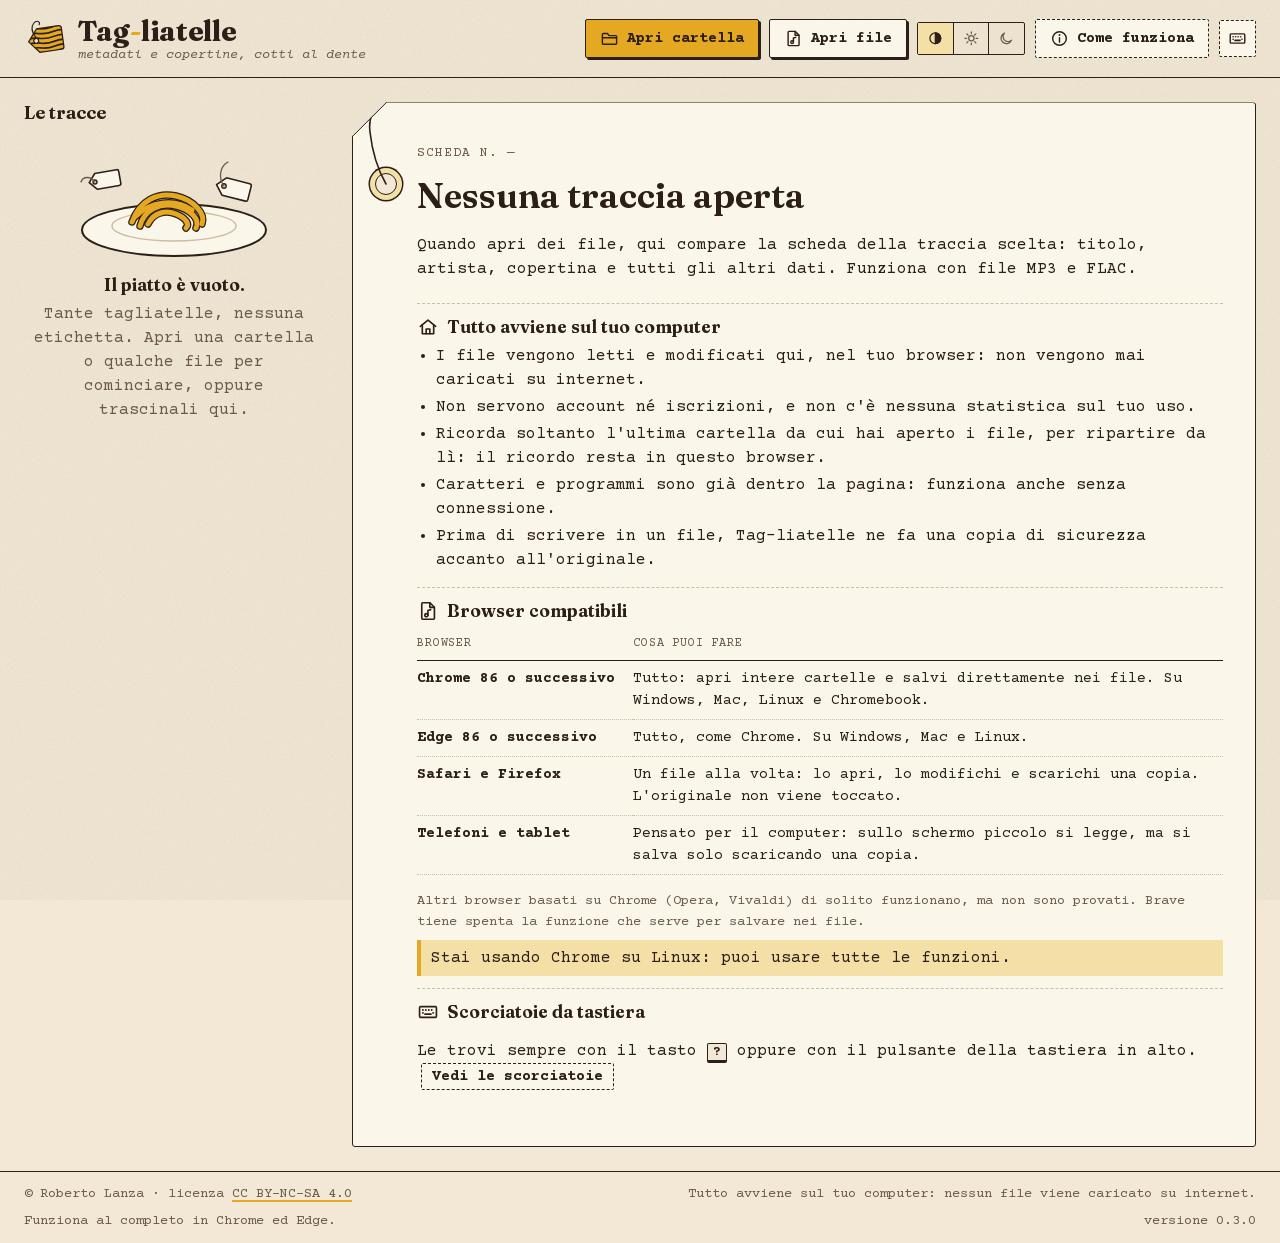
==== index.html @ 93d2d37c "Blocco 3: modifica del gruppo Base e salvataggio sicuro - campi Base modificabili, segno dei campi c" ====
<!doctype html>
<html lang="it">
<head>
<meta charset="utf-8">
<meta name="viewport" content="width=device-width, initial-scale=1">
<title>Tag-liatelle</title>
<meta name="description" content="Metadati e copertine per i tuoi file audio MP3 e FLAC, nel browser e senza inviare niente a nessuno.">
<meta name="author" content="Roberto Lanza">
<meta name="color-scheme" content="light dark">
<!-- Il tema scelto si applica subito, prima di disegnare la pagina, per evitare il lampo di colore sbagliato -->
<script>
  try { var t = localStorage.getItem("tagliatelle.tema"); if (t === "chiaro" || t === "scuro") document.documentElement.dataset.tema = t; } catch (e) {}
  try { if (localStorage.getItem("tagliatelle.movimento") === "no") document.documentElement.dataset.movimento = "no"; } catch (e) {}
</script>
<link rel="stylesheet" href="css/stile.css">
<link rel="icon" type="image/svg+xml" href="logo/favicon.svg">
<link rel="icon" type="image/png" sizes="32x32" href="logo/icone/favicon-32.png">
<link rel="apple-touch-icon" href="logo/icone/apple-touch-icon-180.png">
</head>
<body>

<!-- =====================================================================
     Icone disegnate a mano: tutte su griglia 24×24, tratto 1,8, estremità
     arrotondate. Si usano con <svg class="icona"><use href="#i-nome"/></svg>
     ===================================================================== -->
<svg width="0" height="0" style="position:absolute" aria-hidden="true" focusable="false">
  <defs>
    <symbol id="i-cartella" viewBox="0 0 24 24"><path d="M3 7.5V18a1.2 1.2 0 0 0 1.2 1.2h15.6A1.2 1.2 0 0 0 21 18V9.6a1.2 1.2 0 0 0-1.2-1.2H11.4L9.3 5.6H4.2A1.2 1.2 0 0 0 3 6.8z"/><path d="M3.4 11h17.2"/></symbol>
    <symbol id="i-file" viewBox="0 0 24 24"><path d="M6.2 3h7.9L19 7.9V20a1 1 0 0 1-1 1H6.2a1 1 0 0 1-1-1V4a1 1 0 0 1 1-1z"/><path d="M14 3.2V8h4.8"/><circle cx="10.2" cy="16.6" r="1.7"/><path d="M11.9 16.6v-5.2l3-.9"/></symbol>
    <symbol id="i-sole" viewBox="0 0 24 24"><circle cx="12" cy="12" r="3.8"/><path d="M12 2.8v2.4M12 18.8v2.4M2.8 12h2.4M18.8 12h2.4M5.5 5.5l1.7 1.7M16.8 16.8l1.7 1.7M5.5 18.5l1.7-1.7M16.8 7.2l1.7-1.7"/></symbol>
    <symbol id="i-luna" viewBox="0 0 24 24"><path d="M19.6 14.6A7.9 7.9 0 1 1 9.4 4.4a6.3 6.3 0 0 0 10.2 10.2z"/></symbol>
    <symbol id="i-auto" viewBox="0 0 24 24"><circle cx="12" cy="12" r="7.8"/><path d="M12 4.2a7.8 7.8 0 0 1 0 15.6z" fill="currentColor"/></symbol>
    <symbol id="i-avviso" viewBox="0 0 24 24"><path d="M12 3.6 21.2 19.6H2.8z"/><path d="M12 9.6v4.4"/><path d="M12 16.9v.1" stroke-width="2.4"/></symbol>
    <symbol id="i-tastiera" viewBox="0 0 24 24"><rect x="2.8" y="6.2" width="18.4" height="11.6" rx="1.2"/><path d="M6.4 9.8h.1M9.6 9.8h.1M12.8 9.8h.1M16 9.8h.1M6.4 13h.1M17.6 13h.1M8.8 14.4h6.4" stroke-width="2"/></symbol>
    <symbol id="i-su" viewBox="0 0 24 24"><path d="M12 19V5.4M6.4 11 12 5.4 17.6 11"/></symbol>
    <symbol id="i-giu" viewBox="0 0 24 24"><path d="M12 5v13.6M6.4 13 12 18.6 17.6 13"/></symbol>
    <symbol id="i-chiudi" viewBox="0 0 24 24"><path d="M6.2 6.2l11.6 11.6M17.8 6.2 6.2 17.8"/></symbol>
    <symbol id="i-timbro" viewBox="0 0 24 24"><path d="M9.6 3.6h4.8l-.8 6h4.6a1 1 0 0 1 1 .8l.8 3.8H4l.8-3.8a1 1 0 0 1 1-.8h4.6z"/><path d="M5 17.4h14M7 20.4h10"/></symbol>
    <symbol id="i-info" viewBox="0 0 24 24"><circle cx="12" cy="12" r="8.6"/><path d="M12 11v5.6"/><path d="M12 7.6v.1" stroke-width="2.4"/></symbol>
    <symbol id="i-casa" viewBox="0 0 24 24"><path d="M3.6 11.2 12 4.4l8.4 6.8"/><path d="M5.8 9.6v9.8h12.4V9.6"/><path d="M10 19.4v-5.2h4v5.2"/></symbol>
    <symbol id="i-occhio-esempio" viewBox="0 0 24 24"><path d="M4.4 4.4h10.2l5 5V19.6H4.4z"/><path d="M8 10h6M8 13.4h8M8 16.8h5"/></symbol>
  </defs>
</svg>

<a class="salta" href="#scheda">Vai alla scheda</a>

<header class="testata">
  <a class="marchio" href="#" aria-label="Tag-liatelle, pagina iniziale">
    <!-- il simbolo del logo (stessi tracciati di logo/tag-liatelle-simbolo.svg), con i colori del tema -->
    <svg viewBox="0 0 100 100" aria-hidden="true">
      <defs><clipPath id="taglio-marchio"><path d="M32 24H82Q88 24 88 30V72Q88 78 82 78H32L10 51ZM22 51a5.5 5.5 0 1 0 11 0a5.5 5.5 0 1 0-11 0Z" clip-rule="evenodd"/></clipPath></defs>
      <g transform="rotate(-8 50 50)">
        <path d="M32 24H82Q88 24 88 30V72Q88 78 82 78H32L10 51ZM22 51a5.5 5.5 0 1 0 11 0a5.5 5.5 0 1 0-11 0Z" fill="var(--inchiostro)" fill-rule="evenodd"/>
        <g clip-path="url(#taglio-marchio)" fill="none" stroke="var(--uovo)" stroke-width="7" stroke-linecap="round">
          <path d="M4 30Q20 26 36 30T68 30T100 30"/><path d="M4 41Q20 37 36 41T68 41T100 41"/><path d="M4 52Q20 48 36 52T68 52T100 52"/><path d="M4 63Q20 59 36 63T68 63T100 63"/><path d="M4 74Q20 70 36 74T68 74T100 74"/>
        </g>
        <path d="M32 24H82Q88 24 88 30V72Q88 78 82 78H32L10 51Z" fill="none" stroke="var(--inchiostro)" stroke-width="2.8" stroke-linejoin="round"/>
        <path d="M22 51a5.5 5.5 0 1 0 11 0a5.5 5.5 0 1 0-11 0Z" fill="none" stroke="var(--inchiostro)" stroke-width="2.6"/>
      </g>
      <path d="M26.6 46.2C19 36 15 23 22.4 13.6C28 6.8 38 9.6 34.4 17.6" fill="none" stroke="var(--inchiostro)" stroke-width="2.6" stroke-linecap="round"/>
    </svg>
    <span>
      <h1>Tag<span class="trattino">-</span>liatelle</h1>
      <span class="motto">metadati e copertine, cotti al dente</span>
    </span>
  </a>

  <div class="azioni">
    <button class="bottone principale" id="apri-cartella" type="button">
      <svg class="icona" aria-hidden="true"><use href="#i-cartella"/></svg>Apri cartella
    </button>
    <button class="bottone" id="apri-file" type="button">
      <svg class="icona" aria-hidden="true"><use href="#i-file"/></svg>Apri file
    </button>
    <div class="tema" role="group" aria-label="Tema dei colori">
      <button type="button" data-tema="auto" aria-pressed="true" title="Tema automatico (come il computer)"><svg class="icona" aria-hidden="true"><use href="#i-auto"/></svg><span class="solo-lettori">Automatico</span></button>
      <button type="button" data-tema="chiaro" aria-pressed="false" title="Tema chiaro"><svg class="icona" aria-hidden="true"><use href="#i-sole"/></svg><span class="solo-lettori">Chiaro</span></button>
      <button type="button" data-tema="scuro" aria-pressed="false" title="Tema scuro"><svg class="icona" aria-hidden="true"><use href="#i-luna"/></svg><span class="solo-lettori">Scuro</span></button>
    </div>
    <button class="bottone leggero" id="apri-info" type="button">
      <svg class="icona" aria-hidden="true"><use href="#i-info"/></svg><span class="testo-lungo">Come funziona</span>
    </button>
    <button class="bottone leggero bottone-icona" id="apri-scorciatoie" type="button" title="Scorciatoie da tastiera (?)" aria-label="Scorciatoie da tastiera">
      <svg class="icona" aria-hidden="true"><use href="#i-tastiera"/></svg>
    </button>
  </div>
</header>

<!-- Avviso sul browser: lo riempie js/supporto.js solo se serve -->
<div class="avviso" id="avviso-browser" role="status" hidden>
  <svg class="icona" aria-hidden="true"><use href="#i-avviso"/></svg>
  <div id="avviso-testo"></div>
</div>

<main class="banco">
  <!-- La pila di schede (elenco delle tracce) -->
  <section class="pila" aria-labelledby="titolo-pila">
    <h2 id="titolo-pila">Le tracce <small id="conteggio"></small></h2>
    <div id="pila-contenuto"></div>
  </section>

  <!-- La scheda grande -->
  <section class="scheda" id="scheda" tabindex="-1" aria-label="Scheda della traccia">
    <span class="foro" aria-hidden="true"></span>
    <svg class="laccetto" viewBox="0 0 60 90" aria-hidden="true"><path d="M33 81c-8-14-14-34-16-52C15 14 22 2 30 0" fill="none" stroke="currentColor" stroke-width="1.6" stroke-linecap="round"/></svg>
    <div id="scheda-contenuto"></div>
  </section>
</main>

<footer class="piede">
  <span>© Roberto Lanza · licenza <a href="https://creativecommons.org/licenses/by-nc-sa/4.0/deed.it" rel="license noopener" target="_blank">CC BY-NC-SA 4.0</a></span>
  <span>Tutto avviene sul tuo computer: nessun file viene caricato su internet.</span>
  <span>Funziona al completo in Chrome ed Edge.</span>
  <span>versione <span id="versione">0.3.0</span></span>
</footer>

<!-- Finestrella delle scorciatoie -->
<dialog id="scorciatoie" aria-labelledby="titolo-scorciatoie" class="largo">
  <h2 id="titolo-scorciatoie">Scorciatoie da tastiera</h2>
  <table class="tasti">
    <thead><tr><th scope="col">Cosa fa</th><th scope="col" id="col-mac">Mac</th><th scope="col" id="col-pc">Windows e Linux</th></tr></thead>
    <tbody id="righe-tasti"></tbody>
  </table>
  <p>
    <label><input type="checkbox" id="animazioni"> Animazioni attive</label><br>
    <small id="nota-animazioni"></small>
  </p>
  <form method="dialog"><button class="bottone" type="submit">Chiudi</button></form>
</dialog>

<!-- Finestrella "Come funziona": il contenuto lo scrive js/app.js -->
<dialog id="info" aria-labelledby="titolo-info" class="largo">
  <h2 id="titolo-info">Come funziona Tag-liatelle</h2>
  <div id="info-contenuto"></div>
  <form method="dialog"><button class="bottone" type="submit">Chiudi</button></form>
</dialog>

<!-- Anteprima delle modifiche: si scrive solo dopo la conferma -->
<dialog id="anteprima" aria-labelledby="titolo-anteprima" class="largo">
  <h2 id="titolo-anteprima">Prima di scrivere: ecco cosa cambia</h2>
  <div id="anteprima-corpo"></div>
  <p class="bottoni-dialogo">
    <button class="bottone" type="button" id="anteprima-annulla" onclick="this.closest('dialog').close()">Annulla</button>
    <button class="bottone principale" type="button" id="anteprima-conferma">Scrivi nel file</button>
  </p>
</dialog>

<!-- Conferma per le azioni delicate -->
<dialog id="conferma" aria-labelledby="conferma-titolo">
  <h2 id="conferma-titolo"></h2>
  <p id="conferma-testo"></p>
  <p class="bottoni-dialogo">
    <button class="bottone" type="button" id="conferma-no">Annulla</button>
    <button class="bottone principale" type="button" id="conferma-si">Conferma</button>
  </p>
</dialog>

<div class="messaggio" id="messaggio" role="status" aria-live="polite" hidden></div>

<script src="js/binario.js"></script>
<script src="js/campi.js"></script>
<script src="js/id3.js"></script>
<script src="js/id3-scrittura.js"></script>
<script src="js/supporto.js"></script>
<script src="js/apertura.js"></script>
<script src="js/salvataggio.js"></script>
<script src="js/app.js"></script>
</body>
</html>
---- css/stile.css ----
/* ==========================================================================
   Tag-liatelle · foglio di stile
   Idea guida: il cartellino di collezione (museo di scienze + bottega).
   Colori: carta, inchiostro, UN accento giallo "pasta all'uovo",
   e il rosso timbro SOLO per il timbro e per gli avvisi.
   ========================================================================== */

/* ---------- Caratteri (incorporati, licenza OFL: vedi font/) ---------- */
@font-face { font-family: "Fraunces"; src: url("../font/fraunces-variabile.woff2") format("woff2"); font-weight: 400 800; font-style: normal; font-display: swap; }
@font-face { font-family: "Courier Prime"; src: url("../font/courier-prime-400.woff2") format("woff2"); font-weight: 400; font-style: normal; font-display: swap; }
@font-face { font-family: "Courier Prime"; src: url("../font/courier-prime-700.woff2") format("woff2"); font-weight: 700; font-style: normal; font-display: swap; }
@font-face { font-family: "Courier Prime"; src: url("../font/courier-prime-400-corsivo.woff2") format("woff2"); font-weight: 400; font-style: italic; font-display: swap; }

/* ---------- Tavolozza: tema chiaro ---------- */
:root {
  --carta:            #F2E8D5;  /* il tavolo di lavoro */
  --cartellino:       #FBF6EA;  /* la scheda */
  --cartellino-ombra: #E6D9C0;  /* le schede sotto la pila */
  --inchiostro:       #2B1F17;  /* testo e linee */
  --inchiostro-tenue: #6B5A4B;  /* etichette e note (contrasto ≥ 6:1 sul cartellino) */
  --riga:             #CDBDA3;  /* righe tratteggiate dei campi */
  --uovo:             #E5A823;  /* l'unico accento */
  --uovo-tenue:       #F4DFA6;  /* accento chiaro, solo per sfondi */
  --timbro:           #B3362B;  /* rosso timbro: conferme e avvisi */
  --fondo-foro:       var(--carta);
  --grana: 0.05;                 /* intensità della texture di carta */

  --f-titoli: "Fraunces", Georgia, "Times New Roman", serif;
  --f-dati:   "Courier Prime", "Courier New", Courier, monospace;

  --durata: 160ms;
  color-scheme: light;
}

/* ---------- Tavolozza: tema scuro ("carta da inventario" scura) ---------- */
@media (prefers-color-scheme: dark) {
  :root:not([data-tema="chiaro"]) {
    --carta:            #241D17;
    --cartellino:       #33291F;
    --cartellino-ombra: #2B231B;
    --inchiostro:       #EFE4CF;
    --inchiostro-tenue: #BFAE95;
    --riga:             #5E4F3F;
    --uovo:             #EDBA45;
    --uovo-tenue:       #5A4520;
    --timbro:           #E36A55;
    --grana: 0.07;
    color-scheme: dark;
  }
}
:root[data-tema="scuro"] {
  --carta:            #241D17;
  --cartellino:       #33291F;
  --cartellino-ombra: #2B231B;
  --inchiostro:       #EFE4CF;
  --inchiostro-tenue: #BFAE95;
  --riga:             #5E4F3F;
  --uovo:             #EDBA45;
  --uovo-tenue:       #5A4520;
  --timbro:           #E36A55;
  --grana: 0.07;
  color-scheme: dark;
}

/* ---------- Base ---------- */
*, *::before, *::after { box-sizing: border-box; }
html { -webkit-text-size-adjust: 100%; }
body {
  margin: 0;
  min-height: 100vh;
  background-color: var(--carta);
  color: var(--inchiostro);
  font: 16px/1.5 var(--f-dati);
  display: flex; flex-direction: column;
}
/* texture di carta molto leggera, disegnata con un filtro SVG (nessun file esterno) */
body::before {
  content: ""; position: fixed; inset: 0; pointer-events: none; z-index: 0;
  opacity: var(--grana);
  background-image: url("data:image/svg+xml,%3Csvg xmlns='http://www.w3.org/2000/svg' width='220' height='220'%3E%3Cfilter id='g'%3E%3CfeTurbulence type='fractalNoise' baseFrequency='.9' numOctaves='3' stitchTiles='stitch'/%3E%3CfeColorMatrix values='0 0 0 0 0 0 0 0 0 0 0 0 0 0 0 0 0 0 .9 0'/%3E%3C/filter%3E%3Crect width='100%25' height='100%25' filter='url(%23g)'/%3E%3C/svg%3E");
}
body > * { position: relative; z-index: 1; }

h1, h2, h3 { font-family: var(--f-titoli); font-weight: 650; line-height: 1.15; margin: 0; }
a { color: inherit; text-decoration-color: var(--uovo); text-decoration-thickness: 2px; text-underline-offset: 3px; }
a:hover { text-decoration-color: currentColor; }
.icona { width: 1.25em; height: 1.25em; flex: none; fill: none; stroke: currentColor; stroke-width: 1.8; stroke-linecap: round; stroke-linejoin: round; }
.solo-lettori { position: absolute !important; width: 1px; height: 1px; overflow: hidden; clip: rect(0 0 0 0); white-space: nowrap; }

/* focus sempre ben visibile, anche da tastiera */
:focus-visible { outline: 3px solid var(--uovo); outline-offset: 2px; }
.salta { position: absolute; left: 8px; top: -60px; background: var(--inchiostro); color: var(--cartellino); padding: 8px 12px; z-index: 10; }
.salta:focus { top: 8px; }

/* ---------- Pulsanti ---------- */
.bottone {
  display: inline-flex; align-items: center; gap: 8px;
  font: 700 0.95rem/1 var(--f-dati);
  color: var(--inchiostro); background: var(--cartellino);
  border: 1.5px solid var(--inchiostro);
  border-radius: 2px;
  padding: 9px 14px;
  cursor: pointer;
  box-shadow: 2px 2px 0 var(--inchiostro);           /* ombra netta, come un cartoncino */
  transition: transform var(--durata), box-shadow var(--durata);
}
.bottone:hover { transform: translate(-1px, -1px); box-shadow: 3px 3px 0 var(--inchiostro); }
.bottone:active { transform: translate(2px, 2px); box-shadow: 0 0 0 var(--inchiostro); }
.bottone[disabled] { opacity: .5; cursor: not-allowed; transform: none; box-shadow: 2px 2px 0 var(--inchiostro); }
.bottone.principale { background: var(--uovo); color: #2B1F17; }
.bottone.leggero { box-shadow: none; border-style: dashed; }
.bottone.leggero:hover { transform: none; border-style: solid; }
.bottone-icona { padding: 8px; }

/* ---------- Intestazione ---------- */
.testata {
  display: flex; align-items: center; gap: 16px; flex-wrap: wrap;
  padding: 14px 24px;
  border-bottom: 1.5px solid var(--inchiostro);
}
.marchio { display: flex; align-items: center; gap: 10px; margin-right: auto; text-decoration: none; }
.marchio svg { width: 44px; height: 44px; }
.marchio h1 { font-size: 1.8rem; font-weight: 720; letter-spacing: -0.01em; }
.marchio h1 .trattino { color: var(--uovo); }
.marchio .motto { display: block; font: italic 0.85rem/1.2 var(--f-dati); color: var(--inchiostro-tenue); }
.azioni { display: flex; gap: 10px; flex-wrap: wrap; align-items: center; }

/* selettore del tema: tre posizioni */
.tema { display: inline-flex; border: 1.5px solid var(--inchiostro); border-radius: 2px; }
.tema button {
  background: none; border: 0; color: var(--inchiostro-tenue); padding: 7px 9px; cursor: pointer; display: inline-flex;
}
.tema button + button { border-left: 1.5px solid var(--inchiostro); }
.tema button[aria-pressed="true"] { background: var(--uovo-tenue); color: var(--inchiostro); }

/* ---------- Avviso del browser ---------- */
.avviso {
  margin: 16px 24px 0;
  border: 1.5px solid var(--timbro);
  border-left-width: 6px;
  background: var(--cartellino);
  padding: 12px 16px;
  display: flex; gap: 12px; align-items: flex-start;
}
.avviso .icona { color: var(--timbro); margin-top: 2px; }
.avviso strong { color: var(--timbro); }
.avviso p { margin: 0 0 4px; }
.avviso[hidden] { display: none; }

/* ---------- Banco di lavoro: pila a sinistra, scheda al centro ---------- */
.banco {
  flex: 1;
  display: grid;
  grid-template-columns: minmax(240px, 300px) 1fr;
  gap: 28px;
  padding: 24px;
  max-width: 1280px; width: 100%; margin: 0 auto;
}

/* ---------- La pila di schede ---------- */
.pila h2 { font-size: 1.15rem; margin-bottom: 4px; display: flex; justify-content: space-between; align-items: baseline; }
.pila h2 small { font: 0.85rem var(--f-dati); color: var(--inchiostro-tenue); }
.elenco { list-style: none; margin: 12px 0 0; padding: 0; }
.elenco li + li { margin-top: -4px; }      /* le schede si sovrappongono un poco, come una pila */
.voce {
  display: grid; grid-template-columns: 2.2em 1fr auto; gap: 4px 8px; align-items: baseline;
  width: 100%; text-align: left;
  font: inherit; color: inherit;
  background: var(--cartellino);
  border: 1.5px solid var(--inchiostro);
  border-radius: 2px 2px 2px 10px;
  padding: 9px 10px 9px 6px;
  cursor: pointer;
  position: relative;
}
.voce:hover { background: var(--uovo-tenue); }
.voce[aria-current="true"] { box-shadow: inset 6px 0 0 var(--uovo); padding-left: 12px; z-index: 1; }
.voce .numero { font-weight: 700; text-align: right; color: var(--inchiostro-tenue); }
.voce .titolo { font-weight: 700; overflow: hidden; text-overflow: ellipsis; white-space: nowrap; }
.voce .formato { font-size: 0.75rem; border: 1px solid currentColor; padding: 0 4px; color: var(--inchiostro-tenue); }
.voce .artista { grid-column: 2 / 4; font-size: 0.85rem; color: var(--inchiostro-tenue); overflow: hidden; text-overflow: ellipsis; white-space: nowrap; }

/* stato vuoto: il piatto di tagliatelle senza etichette */
.vuoto { text-align: center; padding: 18px 8px; color: var(--inchiostro-tenue); }
.vuoto > svg { width: 200px; max-width: 80%; height: auto; display: block; margin: 0 auto 8px; }
.vuoto p { margin: 0 0 6px; }
.vuoto .grande { font: 650 1.1rem/1.3 var(--f-titoli); color: var(--inchiostro); }

/* ---------- La scheda grande ---------- */
.scheda {
  position: relative;
  background: var(--cartellino);
  border: 1.5px solid var(--inchiostro);
  /* angolo in alto a sinistra tagliato, come un cartellino; gli altri quasi vivi */
  clip-path: polygon(34px 0, 100% 0, 100% 100%, 0 100%, 0 34px);
  border-radius: 0 3px 3px 3px;
  padding: 28px 32px 32px 64px;
  min-height: 420px;
}
/* il bordo dell'angolo tagliato */
.scheda::before {
  content: ""; position: absolute; left: -1px; top: -1px; width: 50px; height: 50px;
  background: linear-gradient(135deg, transparent 23px, var(--inchiostro) 23px, var(--inchiostro) 25px, transparent 25px);
}
/* il foro con il rinforzo */
.foro {
  position: absolute; left: 22px; top: 70px;
  width: 22px; height: 22px; border-radius: 50%;
  background: var(--fondo-foro);
  border: 1.5px solid var(--inchiostro);
  box-shadow: 0 0 0 5px var(--uovo-tenue), 0 0 0 6.5px var(--inchiostro);
}
.laccetto { position: absolute; left: 0; top: 0; width: 60px; height: 90px; pointer-events: none; color: var(--inchiostro); }

.scheda-testa { display: flex; gap: 24px; align-items: flex-start; justify-content: space-between; }
.scheda-testa .chi { min-width: 0; }
.scheda .inventario { font-size: 0.8rem; letter-spacing: .08em; text-transform: uppercase; color: var(--inchiostro-tenue); }
.scheda h2 { font-size: clamp(1.5rem, 3vw, 2.2rem); margin: 4px 0 2px; overflow-wrap: anywhere; }
.scheda .nome-file { font-size: 0.85rem; color: var(--inchiostro-tenue); overflow-wrap: anywhere; }

/* la copertina incollata come una fotografia */
.foto {
  flex: none; width: 150px; aspect-ratio: 1;
  background: var(--cartellino-ombra);
  border: 6px solid #FFFDF7;
  outline: 1px solid var(--riga);
  transform: rotate(2.5deg);
  position: relative;
  display: grid; place-items: center;
  color: var(--inchiostro-tenue); font-size: 0.8rem; text-align: center;
  background-image: repeating-linear-gradient(45deg, transparent 0 7px, var(--riga) 7px 8px);
}
:root[data-tema="scuro"] .foto { border-color: #4A3E31; }
@media (prefers-color-scheme: dark) { :root:not([data-tema="chiaro"]) .foto { border-color: #4A3E31; } }
.foto img { width: 100%; height: 100%; object-fit: cover; display: block; }
.foto span { background: var(--cartellino); padding: 2px 6px; }
/* due strisce di nastro adesivo (opache, niente vetro) */
.foto::before, .foto::after {
  content: ""; position: absolute; width: 56px; height: 18px; background: var(--uovo-tenue);
  border: 1px solid var(--riga); opacity: .95;
}
.foto::before { top: -12px; left: -16px; transform: rotate(-32deg); }
.foto::after  { bottom: -10px; right: -18px; transform: rotate(-28deg); }

/* gruppi di campi */
.gruppo { margin-top: 22px; border-top: 1.5px dashed var(--riga); padding-top: 12px; }
.gruppo > summary, .gruppo > h3 {
  font: 650 1.1rem/1.2 var(--f-titoli);
  cursor: pointer; list-style: none;
  display: flex; align-items: center; gap: 8px;
}
.gruppo > h3 { cursor: default; }
.gruppo > summary::-webkit-details-marker { display: none; }
.gruppo > summary::before {
  content: "+"; font: 700 1rem/1 var(--f-dati);
  width: 20px; height: 20px; display: inline-grid; place-items: center;
  border: 1.5px solid var(--inchiostro);
}
.gruppo[open] > summary::before { content: "−"; background: var(--uovo-tenue); }
.gruppo summary small, .gruppo h3 small { font: 0.8rem var(--f-dati); color: var(--inchiostro-tenue); }

.campi { display: grid; grid-template-columns: repeat(12, 1fr); gap: 12px 18px; margin-top: 12px; }
.campo { grid-column: span 6; display: flex; flex-direction: column; min-width: 0; }
.campo.largo { grid-column: span 12; }
.campo.stretto { grid-column: span 4; }
.campo.quarto { grid-column: span 3; }
.campo label, .campo .etichetta {
  font-size: 0.75rem; letter-spacing: .07em; text-transform: uppercase; color: var(--inchiostro-tenue);
}
.campo input, .campo textarea, .campo select {
  font: 1rem/1.4 var(--f-dati); color: var(--inchiostro);
  background: transparent;
  border: 0; border-bottom: 1.5px dotted var(--inchiostro-tenue);
  border-radius: 0;
  padding: 4px 2px;
  width: 100%;
}
.campo textarea { resize: vertical; min-height: 4.2em; border: 1.5px dotted var(--inchiostro-tenue); }
.campo input:focus, .campo textarea:focus { outline: none; border-bottom: 2px solid var(--uovo); background: var(--uovo-tenue); }
.campo input[readonly] { cursor: default; }
.coppia { display: flex; align-items: baseline; gap: 6px; }
.coppia input { width: 4ch; flex: 1; text-align: center; }
.coppia span { color: var(--inchiostro-tenue); }

.nota-esempio {
  margin-top: 26px; padding: 10px 12px; font-size: 0.9rem;
  border: 1.5px dashed var(--inchiostro-tenue); color: var(--inchiostro-tenue);
}

/* ---------- Il timbro ---------- */
.timbro {
  position: absolute; right: 250px; top: 150px; z-index: 2;
  font: 800 1.5rem/1 var(--f-titoli); letter-spacing: .12em; text-transform: uppercase;
  color: var(--timbro);
  border: 3px double var(--timbro);
  padding: 8px 14px 6px;
  border-radius: 4px;
  transform: rotate(-9deg);
  opacity: .88;
  mix-blend-mode: multiply;
  pointer-events: none;
}
:root[data-tema="scuro"] .timbro { mix-blend-mode: normal; }
@media (prefers-color-scheme: dark) { :root:not([data-tema="chiaro"]) .timbro { mix-blend-mode: normal; } }
.timbro small { display: block; font: 700 0.65rem/1.2 var(--f-dati); letter-spacing: .05em; margin-top: 3px; text-align: center; }
.timbro[hidden] { display: none; }
.timbro.impresso { animation: imprimi 260ms cubic-bezier(.2,.9,.3,1.3) both; }
@keyframes imprimi {
  0%   { transform: rotate(-9deg) scale(1.8); opacity: 0; }
  70%  { transform: rotate(-9deg) scale(.96); opacity: .95; }
  100% { transform: rotate(-9deg) scale(1);   opacity: .88; }
}

/* ---------- Finestrella delle scorciatoie ---------- */
dialog {
  border: 1.5px solid var(--inchiostro); border-radius: 2px;
  background: var(--cartellino); color: var(--inchiostro);
  padding: 20px 24px; max-width: min(460px, calc(100vw - 32px));
  box-shadow: 4px 4px 0 var(--inchiostro);
}
dialog::backdrop { background: rgba(43, 31, 23, .35); }
dialog h2 { font-size: 1.3rem; margin-bottom: 10px; }
dialog.largo { max-width: min(760px, calc(100vw - 32px)); }
.tasti, .compatibili { border-collapse: collapse; width: 100%; margin: 0 0 16px; font-size: 0.92rem; }
.tasti th, .tasti td, .compatibili th, .compatibili td {
  text-align: left; vertical-align: top; padding: 7px 10px 7px 0; border-bottom: 1.5px dotted var(--riga);
}
.tasti thead th, .compatibili thead th {
  font-size: 0.75rem; letter-spacing: .07em; text-transform: uppercase; color: var(--inchiostro-tenue); font-weight: 400;
  border-bottom: 1.5px solid var(--inchiostro);
}
.tasti tbody th, .compatibili tbody th { font-weight: 700; }
.tasti td { white-space: nowrap; }
.tasti td.tuo { background: var(--uovo-tenue); padding-left: 8px; }
.tasti thead small { text-transform: none; letter-spacing: 0; }

/* "Come funziona" */
.info { margin-top: 22px; display: grid; gap: 4px; }
.info-blocco { border-top: 1.5px dashed var(--riga); padding-top: 12px; margin-bottom: 8px; }
.info-blocco h3 { font-size: 1.1rem; display: flex; align-items: center; gap: 8px; margin-bottom: 6px; }
.info-blocco ul { margin: 0; padding-left: 1.2em; }
.info-blocco li { margin-bottom: 3px; }
.info-blocco .bottone { margin-left: 4px; padding: 5px 10px; }
.nota-piccola { font-size: 0.85rem; color: var(--inchiostro-tenue); margin: 0 0 8px; }
.giudizio { margin: 0; padding: 6px 10px; border-left: 4px solid var(--uovo); background: var(--uovo-tenue); }
.giudizio.attenzione { border-left-color: var(--timbro); background: transparent; border: 1.5px solid var(--timbro); border-left-width: 4px; }
kbd {
  font: 700 0.85rem var(--f-dati); border: 1.5px solid var(--inchiostro); border-bottom-width: 3px;
  padding: 0 5px; border-radius: 2px; background: var(--carta);
}

/* ---------- Messaggio breve (in basso) ---------- */
.messaggio {
  position: fixed; left: 50%; bottom: 20px; transform: translateX(-50%);
  background: var(--inchiostro); color: var(--cartellino);
  padding: 10px 16px; border-radius: 2px; max-width: calc(100vw - 32px);
  z-index: 20;
}
.messaggio[hidden] { display: none; }

/* ---------- Piede ---------- */
.piede {
  border-top: 1.5px solid var(--inchiostro);
  padding: 12px 24px; font-size: 0.85rem; color: var(--inchiostro-tenue);
  display: flex; flex-wrap: wrap; gap: 6px 18px; justify-content: space-between;
}

/* ---------- Schermi piccoli ---------- */
@media (max-width: 860px) {
  .banco { grid-template-columns: 1fr; padding: 16px; gap: 20px; }
  .testata { padding: 12px 16px; }
  .avviso { margin: 12px 16px 0; }
  .scheda { padding: 24px 18px 28px 50px; }
  .foro { left: 16px; }
  .foto { width: 104px; }
  .campo, .campo.stretto { grid-column: span 12; }
  .campo.quarto { grid-column: span 6; }
  .piede { padding: 12px 16px; }
}
@media (max-width: 520px) {
  .scheda-testa { flex-direction: column-reverse; }
  .marchio h1 { font-size: 1.5rem; }
  .azioni .testo-lungo { display: none; }
}

/* ---------- Meno movimento: rispetto la preferenza di sistema ---------- */
@media (prefers-reduced-motion: reduce) {
  *, *::before, *::after { animation: none !important; transition: none !important; }
}
:root[data-movimento="no"] *, :root[data-movimento="no"] *::before, :root[data-movimento="no"] *::after {
  animation: none !important; transition: none !important;
}

/* nella tabella dei browser il nome resta su una riga (sugli schermi larghi) */
@media (min-width: 700px) { .compatibili tbody th { white-space: nowrap; padding-right: 18px; } }

/* ==========================================================================
   Blocco 2: file veri nella pila e nella scheda
   ========================================================================== */
.voce.problema .artista { color: var(--timbro); }

/* copertina vera, con didascalia sotto come in un museo */
.copertina { margin: 0; flex: none; width: 170px; }
.copertina .foto { width: 100%; background-image: none; }
.copertina figcaption { font-size: 0.75rem; color: var(--inchiostro-tenue); margin-top: 14px; line-height: 1.35; }
.copertina figcaption + figcaption { margin-top: 4px; }

.avviso-scheda { margin: 18px 0 0; }
.avviso-scheda p { margin: 0 0 4px; }
.conservati { display: flex; gap: 8px; align-items: flex-start; margin-top: 22px; font-size: 0.9rem; color: var(--inchiostro-tenue); }
.conservati .icona { flex: none; margin-top: 1px; }
.personalizzati dl { display: grid; grid-template-columns: max-content 1fr; gap: 4px 14px; margin: 6px 0 0; }
.personalizzati dt { font-weight: 700; }
.personalizzati dd { margin: 0; border-bottom: 1.5px dotted var(--inchiostro-tenue); overflow-wrap: anywhere; }

/* mentre si trascinano file sulla pagina */
body.trascino::after {
  content: "Lascia qui i file o la cartella";
  position: fixed; inset: 12px; z-index: 30;
  display: grid; place-items: center;
  font: 650 1.6rem var(--f-titoli); color: var(--inchiostro);
  background: var(--uovo-tenue);
  border: 3px dashed var(--inchiostro);
  opacity: .96;
}
@media (max-width: 860px) { .copertina { width: 120px; } }
@media (max-width: 520px) { .copertina { width: 150px; } }

/* ==========================================================================
   Blocco 3: modifica e salvataggio
   ========================================================================== */
/* campo modificato e non ancora salvato: sottolineatura gialla e segno a margine */
.campo.cambiato label, .campo.cambiato .etichetta { color: var(--inchiostro); font-weight: 700; }
.campo.cambiato label::after, .campo.cambiato .etichetta::after { content: " · modificato"; font-weight: 400; text-transform: none; letter-spacing: 0; color: var(--inchiostro-tenue); }
.campo.cambiato input, .campo.cambiato textarea { border-bottom: 2px solid var(--uovo); }
.campo input:not([readonly]):hover { background: var(--uovo-tenue); }
.campo input[readonly], .campo textarea[readonly] { color: var(--inchiostro-tenue); }

/* nella pila: pallino per le schede con modifiche non salvate */
.voce.modificata .titolo::after { content: " ●"; color: var(--uovo); }

/* barra del salvataggio, sempre a portata di mano in fondo allo schermo */
.barra-salva {
  position: sticky; bottom: 0; z-index: 3;
  margin: 22px -32px -32px -64px; padding: 12px 32px 12px 64px;
  display: flex; flex-wrap: wrap; gap: 10px 16px; align-items: center; justify-content: space-between;
  background: var(--cartellino); border-top: 1.5px solid var(--inchiostro);
}
.barra-salva.attiva { background: var(--uovo-tenue); }
.barra-testo { font-weight: 700; }
.barra-bottoni { display: flex; gap: 10px; flex-wrap: wrap; }
@media (max-width: 860px) { .barra-salva { margin: 22px -18px -28px -50px; padding: 12px 18px 12px 50px; } }

/* anteprima: prima e dopo */
.confronto { border-collapse: collapse; width: 100%; margin: 10px 0 14px; font-size: 0.95rem; }
.confronto th, .confronto td { text-align: left; vertical-align: top; padding: 7px 10px 7px 0; border-bottom: 1.5px dotted var(--riga); overflow-wrap: anywhere; }
.confronto thead th { font-size: 0.75rem; letter-spacing: .07em; text-transform: uppercase; color: var(--inchiostro-tenue); font-weight: 400; border-bottom: 1.5px solid var(--inchiostro); }
.confronto td.dopo { font-weight: 700; }
.confronto .vuoto-cella { color: var(--inchiostro-tenue); font-style: italic; font-weight: 400; }
.note-salvataggio { margin: 0 0 12px; padding-left: 1.2em; font-size: 0.9rem; }
.note-salvataggio li { margin-bottom: 4px; }
.passi { list-style: none; padding: 0; margin: 0 0 12px; }
.passi li { padding: 3px 0; }
.passi li::before { content: "… "; color: var(--inchiostro-tenue); }
.passi li.fatto::before { content: "✓ "; color: var(--inchiostro); font-weight: 700; }
.passi li.fallito::before { content: "✗ "; color: var(--timbro); font-weight: 700; }
.passi li.errore-passo { color: var(--timbro); border: 1.5px solid var(--timbro); padding: 8px 10px; margin-top: 6px; }
.passi li.errore-passo::before { content: ""; }
.bottoni-dialogo { display: flex; gap: 10px; justify-content: flex-end; flex-wrap: wrap; margin: 16px 0 0; }

/* pulsante per le azioni che non si possono annullare */
.bottone.pericolo { color: var(--timbro); border-color: var(--timbro); box-shadow: 2px 2px 0 var(--timbro); }
.bottone.leggero.pericolo { box-shadow: none; }

/* copie di sicurezza */
.copie { margin-top: 22px; border: 1.5px dashed var(--inchiostro-tenue); padding: 12px 14px; }
.copie h3 { font-size: 1.05rem; display: flex; gap: 8px; align-items: center; margin-bottom: 6px; }
.copie ul { margin: 6px 0; padding-left: 1.2em; font-size: 0.9rem; }
.promemoria { margin: 0; padding: 6px 10px; border-left: 4px solid var(--uovo); background: var(--uovo-tenue); }
.bottoni-copie { display: flex; flex-wrap: wrap; gap: 8px; margin: 10px 0 0; }
.bottoni-copie .bottone { padding: 6px 10px; font-size: 0.85rem; }

@media (max-width: 860px) { .timbro { right: 160px; top: 130px; font-size: 1.2rem; } }
@media (max-width: 520px) { .timbro { right: 24px; top: 250px; } }
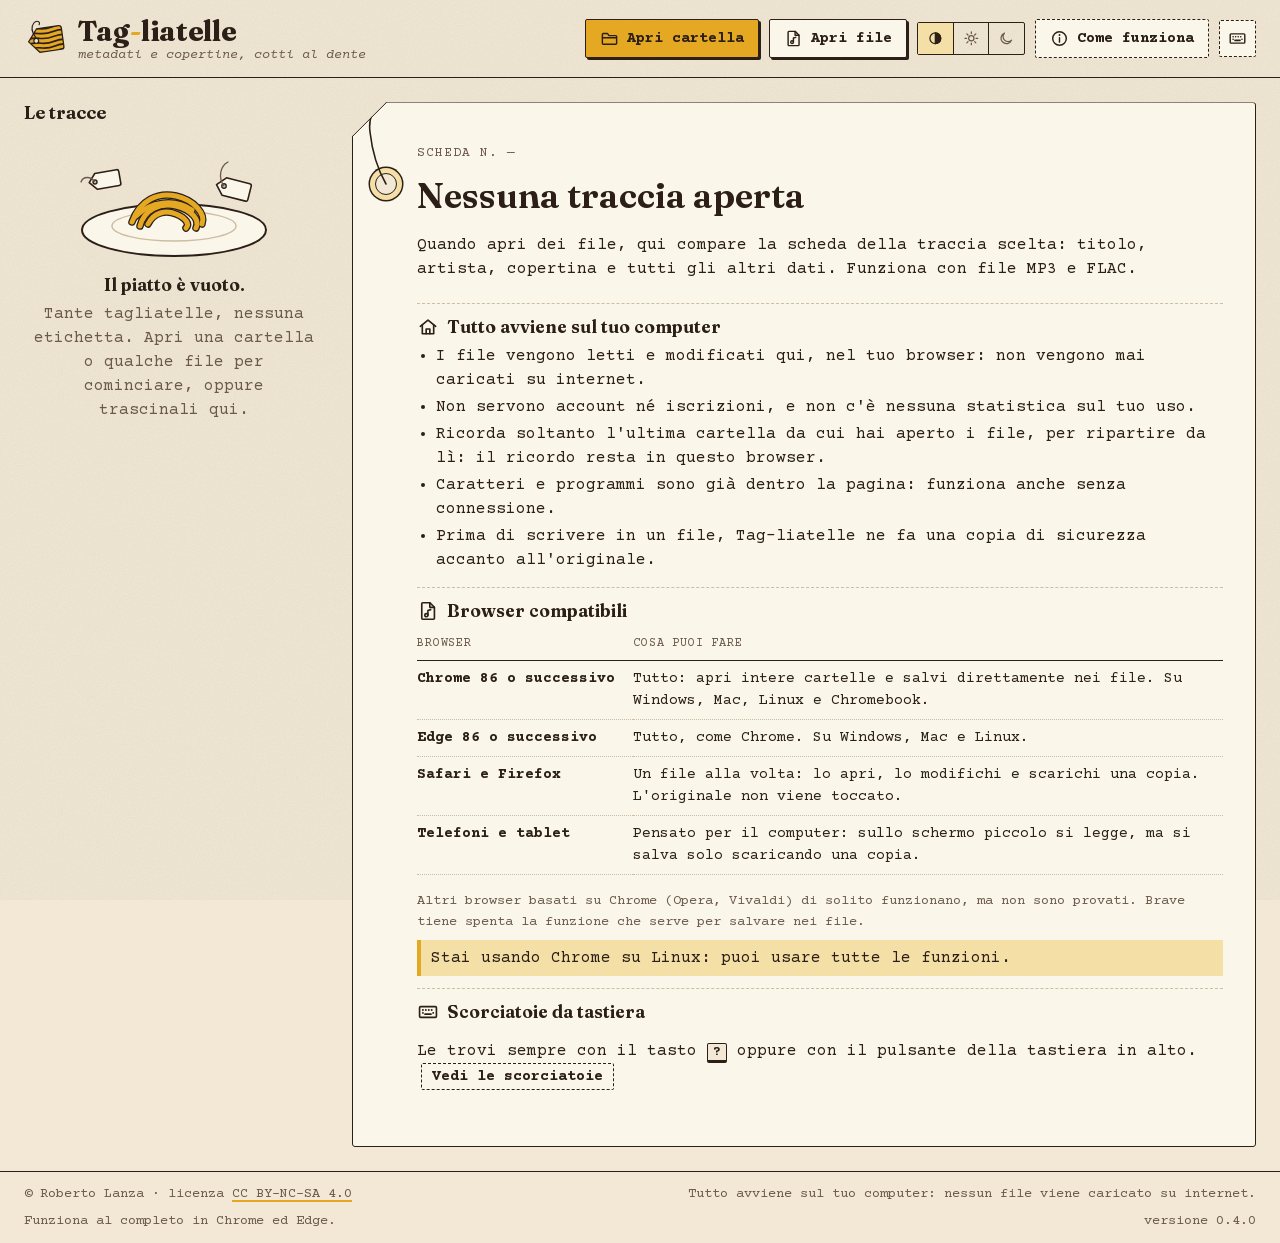
==== commit 25412c8b: "Blocco 4: copertina - finestra di ritaglio quadrato con trascinamento, zoom (rotellina, cursore,   t" ====
--- a/index.html
+++ b/index.html
@@ -111,7 +111,7 @@
   <span>© Roberto Lanza · licenza <a href="https://creativecommons.org/licenses/by-nc-sa/4.0/deed.it" rel="license noopener" target="_blank">CC BY-NC-SA 4.0</a></span>
   <span>Tutto avviene sul tuo computer: nessun file viene caricato su internet.</span>
   <span>Funziona al completo in Chrome ed Edge.</span>
-  <span>versione <span id="versione">0.3.0</span></span>
+  <span>versione <span id="versione">0.4.0</span></span>
 </footer>
 
 <!-- Finestrella delle scorciatoie -->
@@ -145,6 +145,41 @@
   </p>
 </dialog>
 
+<!-- Ritaglio della copertina -->
+<dialog id="ritaglio" aria-labelledby="titolo-ritaglio" class="largo">
+  <h2 id="titolo-ritaglio">Nuova copertina</h2>
+  <div class="ritaglio">
+    <div class="vista-ritaglio">
+      <canvas id="vista" width="360" height="360" tabindex="0" aria-label="Il quadrato della copertina. Trascina per spostare l'immagine, usa la rotellina o i tasti più e meno per lo zoom, le frecce per spostarla."></canvas>
+      <p class="nota-piccola">Trascina per spostare · rotellina o + e − per lo zoom</p>
+    </div>
+    <div class="comandi-ritaglio">
+      <p id="ritaglio-partenza" class="nota-piccola"></p>
+      <label class="riga-zoom">Zoom <input type="range" id="zoom" min="1" max="4" step="0.01" value="1"></label>
+      <button class="bottone leggero" type="button" id="ritaglio-centra">Centra di nuovo</button>
+      <fieldset>
+        <legend>Misura (pixel per lato)</legend>
+        <label><input type="radio" name="lato" value="500"> 500</label>
+        <label><input type="radio" name="lato" value="1000" checked> 1000</label>
+        <label><input type="radio" name="lato" value="1400"> 1400</label>
+        <label><input type="radio" name="lato" value="3000"> 3000</label>
+      </fieldset>
+      <fieldset>
+        <legend>Formato</legend>
+        <label><input type="radio" name="formato" value="image/jpeg" checked> JPEG <small>(leggero, va bene per le foto)</small></label>
+        <label><input type="radio" name="formato" value="image/png"> PNG <small>(senza perdita, più pesante)</small></label>
+      </fieldset>
+      <label id="riga-qualita" class="riga-zoom">Qualità JPEG <input type="range" id="qualita" min="60" max="100" step="1" value="90"> <output id="qualita-valore">90</output></label>
+      <p id="risultato" class="risultato"></p>
+      <ul id="avvisi-copertina" class="avvisi-copertina"></ul>
+    </div>
+  </div>
+  <p class="bottoni-dialogo">
+    <button class="bottone" type="button" id="ritaglio-annulla">Annulla</button>
+    <button class="bottone principale" type="button" id="ritaglio-usa">Usa questa copertina</button>
+  </p>
+</dialog>
+
 <!-- Conferma per le azioni delicate -->
 <dialog id="conferma" aria-labelledby="conferma-titolo">
   <h2 id="conferma-titolo"></h2>
@@ -161,9 +196,11 @@
 <script src="js/campi.js"></script>
 <script src="js/id3.js"></script>
 <script src="js/id3-scrittura.js"></script>
+<script src="js/immagini.js"></script>
 <script src="js/supporto.js"></script>
 <script src="js/apertura.js"></script>
 <script src="js/salvataggio.js"></script>
+<script src="js/ritaglio.js"></script>
 <script src="js/app.js"></script>
 </body>
 </html>
--- a/css/stile.css
+++ b/css/stile.css
@@ -415,7 +415,7 @@
 
 /* mentre si trascinano file sulla pagina */
 body.trascino::after {
-  content: "Lascia qui i file o la cartella";
+  content: "Lascia qui i file, la cartella o una copertina";
   position: fixed; inset: 12px; z-index: 30;
   display: grid; place-items: center;
   font: 650 1.6rem var(--f-titoli); color: var(--inchiostro);
@@ -482,3 +482,36 @@
 
 @media (max-width: 860px) { .timbro { right: 160px; top: 130px; font-size: 1.2rem; } }
 @media (max-width: 520px) { .timbro { right: 24px; top: 250px; } }
+
+/* ==========================================================================
+   Blocco 4: copertina
+   ========================================================================== */
+.ritaglio { display: grid; grid-template-columns: 360px 1fr; gap: 20px; align-items: start; }
+.vista-ritaglio canvas {
+  display: block; width: 360px; height: 360px; max-width: 100%;
+  border: 1.5px solid var(--inchiostro); cursor: grab; touch-action: none;
+  background: #FFF;
+}
+.vista-ritaglio canvas:active { cursor: grabbing; }
+.vista-ritaglio .nota-piccola { margin-top: 6px; }
+.comandi-ritaglio fieldset { border: 1.5px dotted var(--riga); margin: 12px 0 0; padding: 6px 10px 8px; }
+.comandi-ritaglio legend { font-size: 0.75rem; letter-spacing: .07em; text-transform: uppercase; color: var(--inchiostro-tenue); }
+.comandi-ritaglio fieldset label { display: inline-flex; align-items: center; gap: 4px; margin-right: 12px; }
+.comandi-ritaglio small { color: var(--inchiostro-tenue); }
+.riga-zoom { display: flex; align-items: center; gap: 10px; margin-top: 10px; }
+.riga-zoom input[type="range"] { flex: 1; accent-color: var(--uovo); }
+.riga-zoom[hidden] { display: none; }
+#ritaglio-centra { margin-top: 8px; padding: 5px 10px; font-size: 0.85rem; }
+.risultato { font-weight: 700; margin: 14px 0 6px; }
+.avvisi-copertina { margin: 0; padding-left: 1.2em; color: var(--timbro); font-size: 0.9rem; }
+@media (max-width: 760px) { .ritaglio { grid-template-columns: 1fr; } }
+
+/* comandi sotto la foto della scheda */
+.comandi-foto { display: flex; flex-wrap: wrap; gap: 6px; margin-top: 8px; }
+.comandi-foto .bottone { padding: 4px 8px; font-size: 0.78rem; box-shadow: none; }
+.copertina.cambiata figcaption:first-of-type { color: var(--inchiostro); font-weight: 700; }
+.foto.tolta { background-image: repeating-linear-gradient(45deg, transparent 0 7px, var(--riga) 7px 8px); }
+
+/* caselle, scelte e cursori con il colore dell'accento */
+input[type="radio"], input[type="checkbox"], input[type="range"] { accent-color: var(--uovo); }
+.vista-ritaglio canvas { height: auto; aspect-ratio: 1; }
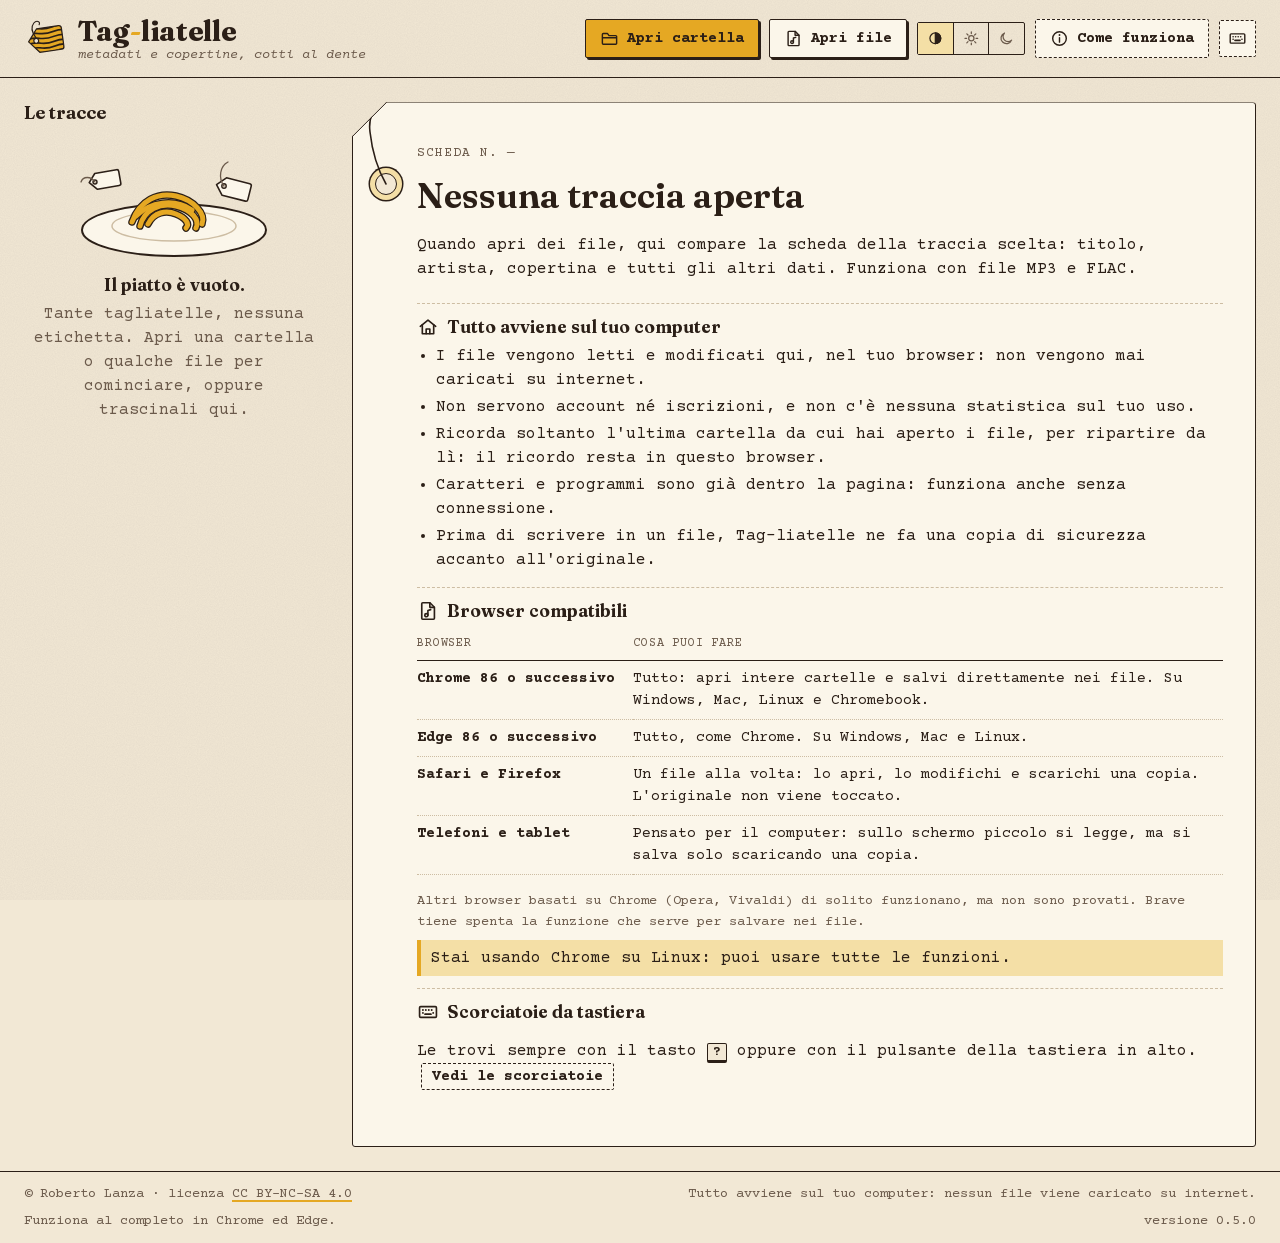
==== commit 28344d26: "Blocco 5: i FLAC nell'app, con le stesse garanzie degli MP3 - formati.js: MP3 e FLAC dietro la stess" ====
--- a/index.html
+++ b/index.html
@@ -111,7 +111,7 @@
   <span>© Roberto Lanza · licenza <a href="https://creativecommons.org/licenses/by-nc-sa/4.0/deed.it" rel="license noopener" target="_blank">CC BY-NC-SA 4.0</a></span>
   <span>Tutto avviene sul tuo computer: nessun file viene caricato su internet.</span>
   <span>Funziona al completo in Chrome ed Edge.</span>
-  <span>versione <span id="versione">0.4.0</span></span>
+  <span>versione <span id="versione">0.5.0</span></span>
 </footer>
 
 <!-- Finestrella delle scorciatoie -->
@@ -197,6 +197,9 @@
 <script src="js/id3.js"></script>
 <script src="js/id3-scrittura.js"></script>
 <script src="js/immagini.js"></script>
+<script src="js/flac.js"></script>
+<script src="js/flac-scrittura.js"></script>
+<script src="js/formati.js"></script>
 <script src="js/supporto.js"></script>
 <script src="js/apertura.js"></script>
 <script src="js/salvataggio.js"></script>
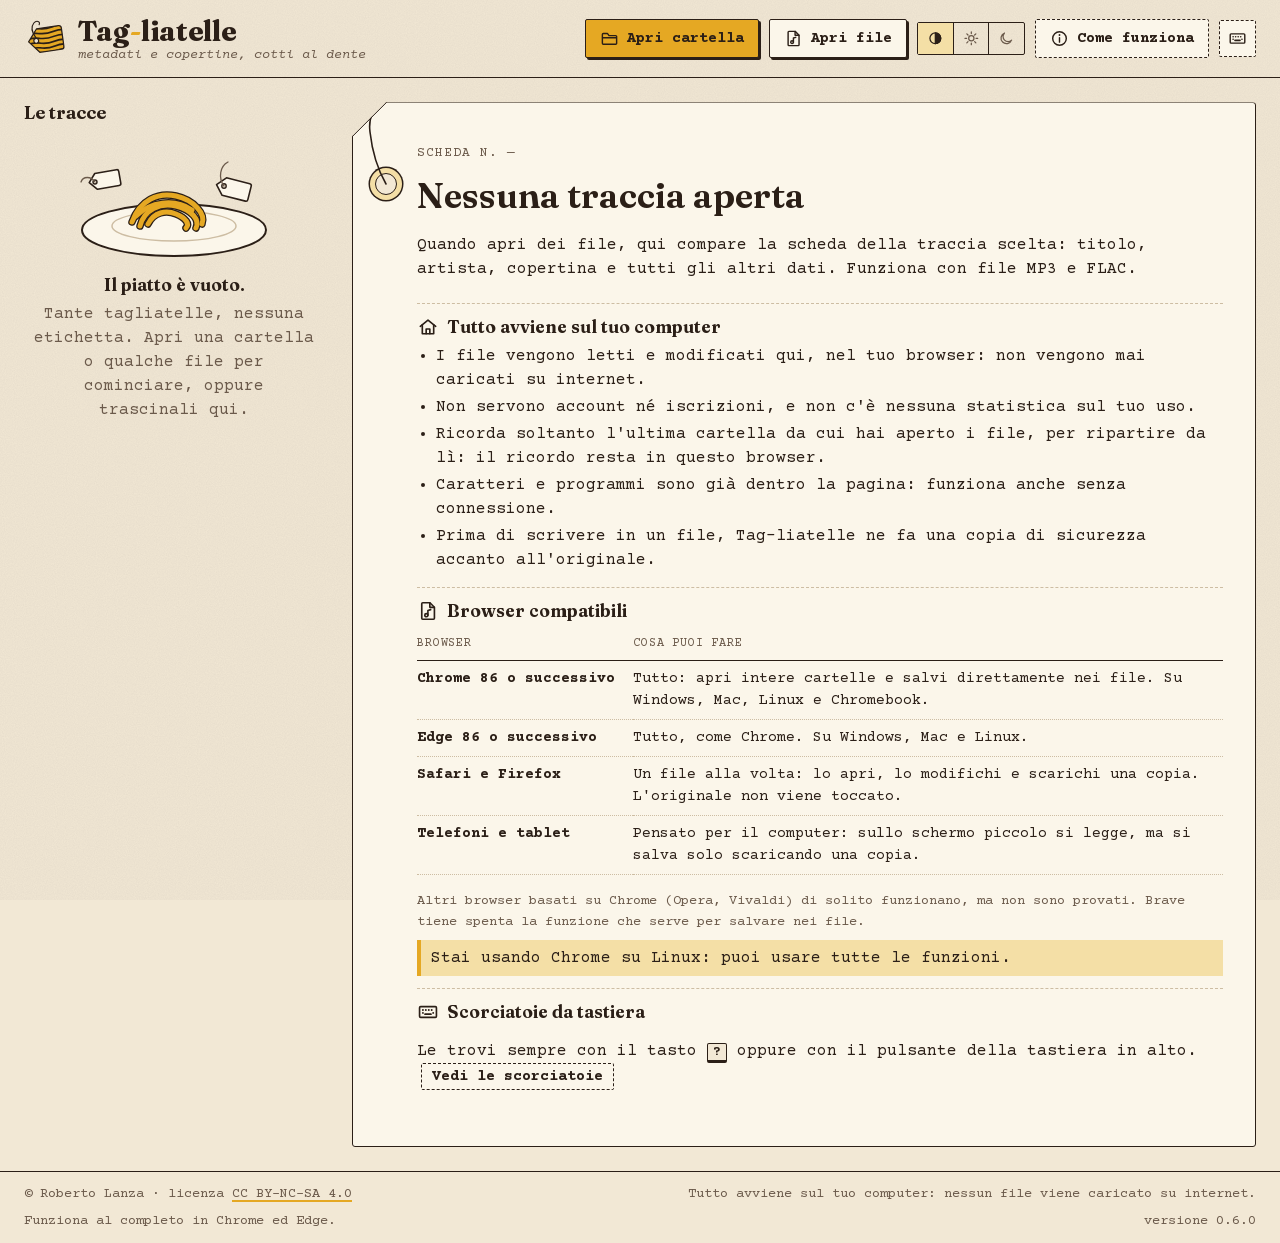
==== commit 2b179c46: "Blocco 6: tutti i gruppi di campi modificabili - Crediti, Edizione e diritti ed Extra si modificano," ====
--- a/index.html
+++ b/index.html
@@ -111,7 +111,7 @@
   <span>© Roberto Lanza · licenza <a href="https://creativecommons.org/licenses/by-nc-sa/4.0/deed.it" rel="license noopener" target="_blank">CC BY-NC-SA 4.0</a></span>
   <span>Tutto avviene sul tuo computer: nessun file viene caricato su internet.</span>
   <span>Funziona al completo in Chrome ed Edge.</span>
-  <span>versione <span id="versione">0.5.0</span></span>
+  <span>versione <span id="versione">0.6.0</span></span>
 </footer>
 
 <!-- Finestrella delle scorciatoie -->
@@ -190,6 +190,14 @@
   </p>
 </dialog>
 
+<!-- codici delle lingue suggeriti (ISO 639-2, come vogliono gli MP3) -->
+<datalist id="elenco-lingue">
+  <option value="ita">italiano</option><option value="eng">inglese</option><option value="fra">francese</option>
+  <option value="deu">tedesco</option><option value="spa">spagnolo</option><option value="por">portoghese</option>
+  <option value="lat">latino</option><option value="nap">napoletano</option><option value="scn">siciliano</option>
+  <option value="mul">più lingue</option><option value="zxx">nessuna lingua (strumentale)</option>
+</datalist>
+
 <div class="messaggio" id="messaggio" role="status" aria-live="polite" hidden></div>
 
 <script src="js/binario.js"></script>
--- a/css/stile.css
+++ b/css/stile.css
@@ -515,3 +515,39 @@
 /* caselle, scelte e cursori con il colore dell'accento */
 input[type="radio"], input[type="checkbox"], input[type="range"] { accent-color: var(--uovo); }
 .vista-ritaglio canvas { height: auto; aspect-ratio: 1; }
+
+/* ==========================================================================
+   Blocco 6: tutti i gruppi di campi
+   ========================================================================== */
+.messaggio-campo { margin: 3px 0 0; font-size: 0.8rem; line-height: 1.3; min-height: 0; }
+.messaggio-campo:empty { display: none; }
+.messaggio-campo.dubbio { color: var(--inchiostro-tenue); }
+.messaggio-campo.dubbio::before { content: "⚠ "; }
+.messaggio-campo.errore { color: var(--timbro); font-weight: 700; }
+.messaggio-campo.errore::before { content: "✗ "; }
+.campo:has(.messaggio-campo.errore) input { border-bottom-color: var(--timbro); }
+
+.campo select {
+  font: 1rem/1.4 var(--f-dati); color: var(--inchiostro); background: transparent;
+  border: 0; border-bottom: 1.5px dotted var(--inchiostro-tenue); padding: 4px 2px; width: 100%;
+}
+.campo select:focus { outline: none; border-bottom: 2px solid var(--uovo); background: var(--uovo-tenue); }
+.campo .licenza-rapida { margin-top: 8px; font-size: 0.85rem; border: 1.5px dashed var(--inchiostro-tenue); padding: 5px 6px; cursor: pointer; }
+.apri-indirizzo { font-size: 0.8rem; margin-top: 4px; align-self: flex-start; }
+.apri-indirizzo[hidden] { display: none; }
+
+.personalizzati.modificabili .nota-piccola { margin: 2px 0 6px; }
+.righe-personalizzato, .righe-personalizzati { display: grid; gap: 6px; }
+.riga-personalizzato { display: grid; grid-template-columns: minmax(0, 2fr) auto minmax(0, 3fr) auto; gap: 8px; align-items: center; }
+.riga-personalizzato > span { color: var(--inchiostro-tenue); }
+.riga-personalizzato input {
+  font: 1rem/1.4 var(--f-dati); color: var(--inchiostro); background: transparent;
+  border: 0; border-bottom: 1.5px dotted var(--inchiostro-tenue); padding: 4px 2px; min-width: 0;
+}
+.riga-personalizzato input:first-child { font-weight: 700; }
+.riga-personalizzato input:focus { outline: none; border-bottom: 2px solid var(--uovo); background: var(--uovo-tenue); }
+.riga-personalizzato .bottone-icona { padding: 4px; box-shadow: none; }
+.personalizzati.cambiato > .etichetta { color: var(--inchiostro); font-weight: 700; }
+.personalizzati.cambiato > .etichetta::after { content: " · modificato"; font-weight: 400; text-transform: none; letter-spacing: 0; color: var(--inchiostro-tenue); }
+.confronto td.a-capo { white-space: pre-line; }
+@media (max-width: 520px) { .riga-personalizzato { grid-template-columns: 1fr auto; } .riga-personalizzato > span { display: none; } .riga-personalizzato input:nth-of-type(2) { grid-column: 1; } }
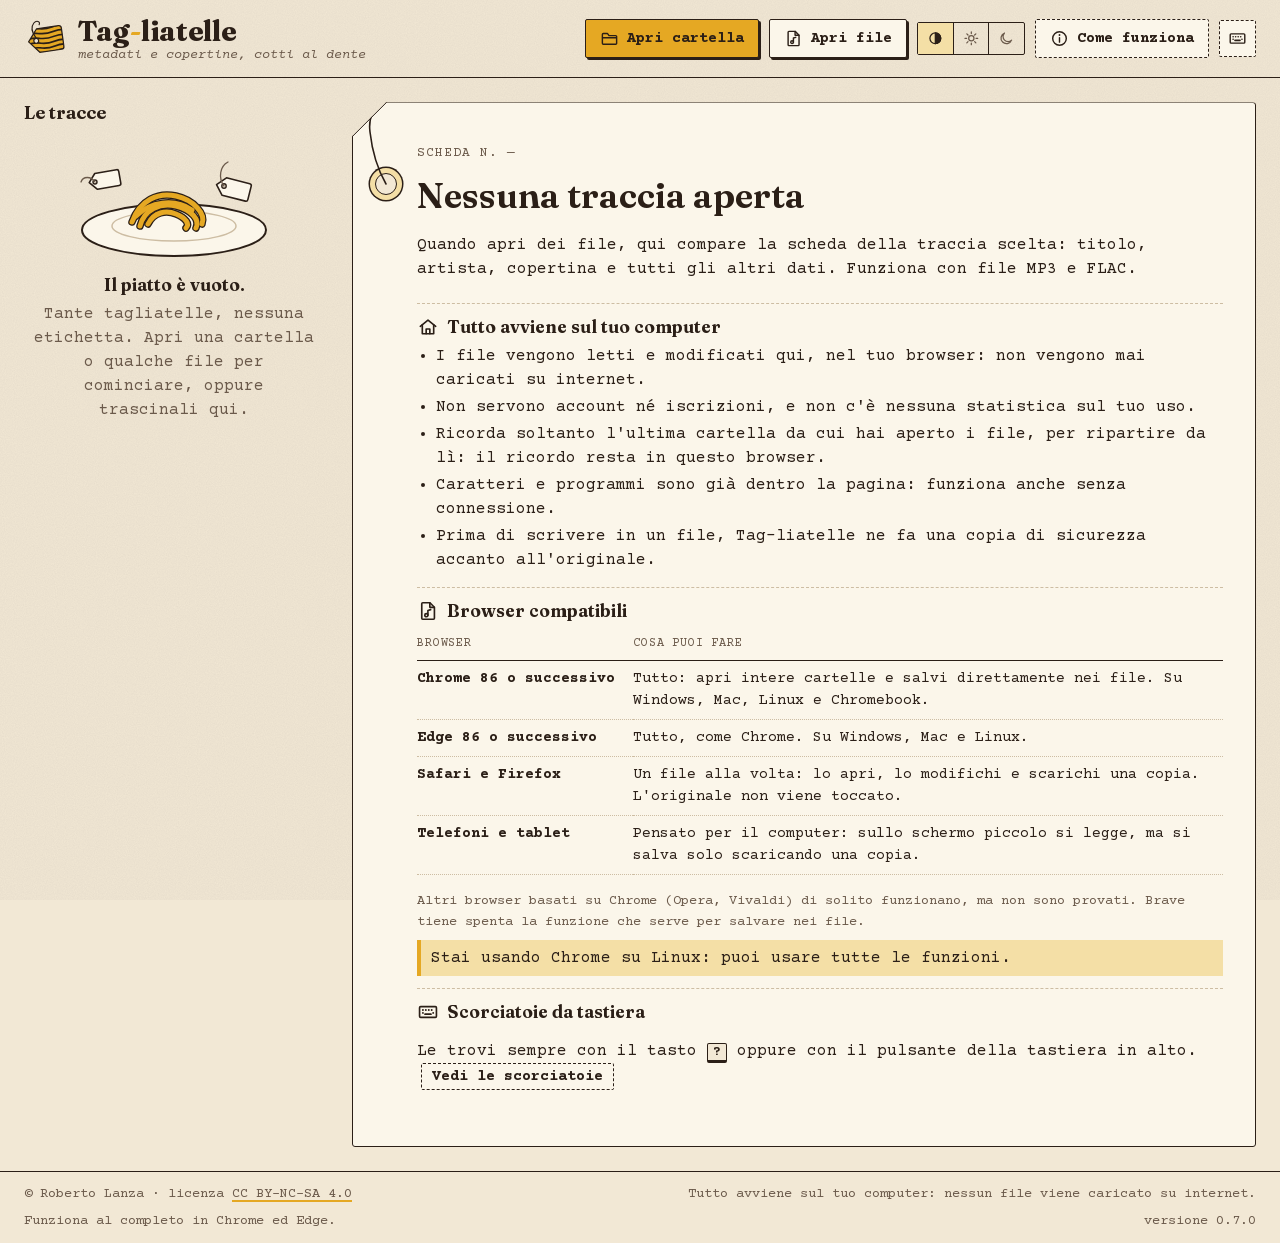
==== commit cc988bd2: "Blocco 7: modifica a gruppi - pila: caselle per scegliere più tracce, Cmd/Ctrl + clic e Maiuscole + " ====
--- a/index.html
+++ b/index.html
@@ -111,7 +111,7 @@
   <span>© Roberto Lanza · licenza <a href="https://creativecommons.org/licenses/by-nc-sa/4.0/deed.it" rel="license noopener" target="_blank">CC BY-NC-SA 4.0</a></span>
   <span>Tutto avviene sul tuo computer: nessun file viene caricato su internet.</span>
   <span>Funziona al completo in Chrome ed Edge.</span>
-  <span>versione <span id="versione">0.6.0</span></span>
+  <span>versione <span id="versione">0.7.0</span></span>
 </footer>
 
 <!-- Finestrella delle scorciatoie -->
@@ -208,6 +208,7 @@
 <script src="js/flac.js"></script>
 <script src="js/flac-scrittura.js"></script>
 <script src="js/formati.js"></script>
+<script src="js/gruppo.js"></script>
 <script src="js/supporto.js"></script>
 <script src="js/apertura.js"></script>
 <script src="js/salvataggio.js"></script>
--- a/css/stile.css
+++ b/css/stile.css
@@ -551,3 +551,31 @@
 .personalizzati.cambiato > .etichetta::after { content: " · modificato"; font-weight: 400; text-transform: none; letter-spacing: 0; color: var(--inchiostro-tenue); }
 .confronto td.a-capo { white-space: pre-line; }
 @media (max-width: 520px) { .riga-personalizzato { grid-template-columns: 1fr auto; } .riga-personalizzato > span { display: none; } .riga-personalizzato input:nth-of-type(2) { grid-column: 1; } }
+
+/* ==========================================================================
+   Blocco 7: modifica a gruppi
+   ========================================================================== */
+.comandi-pila { display: flex; flex-wrap: wrap; align-items: center; gap: 6px 8px; margin: 8px 0 0; font-size: 0.85rem; color: var(--inchiostro-tenue); }
+.bottone.mini { padding: 3px 8px; font-size: 0.78rem; box-shadow: none; }
+.elenco li { display: grid; grid-template-columns: auto 1fr; align-items: stretch; }
+.elenco li:not(:has(.spunta)) { grid-template-columns: 1fr; }
+.elenco .spunta { margin: 0 6px 0 0; align-self: center; width: 18px; height: 18px; cursor: pointer; }
+.elenco li.scelta .voce { background: var(--uovo-tenue); box-shadow: inset 6px 0 0 var(--inchiostro); padding-left: 12px; }
+
+/* scheda di gruppo */
+.campo.diversi input::placeholder, .campo.diversi textarea::placeholder { font-style: italic; color: var(--inchiostro-tenue); opacity: 1; }
+.campo .bottone.mini { align-self: flex-start; margin-top: 4px; }
+.campo.largo-gruppo { grid-column: span 6; }
+.campo .numera { display: flex; align-items: center; gap: 6px; flex-wrap: wrap; margin: 6px 0; font-size: 0.9rem; }
+.campo .numera input.partenza { width: 4ch; text-align: center; }
+.campo .numera input[type="checkbox"] { width: 18px; height: 18px; }
+.messaggio-campo.dubbio-neutro { color: var(--inchiostro-tenue); font-style: italic; }
+@media (max-width: 860px) { .campo.largo-gruppo { grid-column: span 12; } }
+
+/* anteprima di più file */
+.elenco-file { display: grid; gap: 6px; margin: 10px 0 12px; max-height: 50vh; overflow: auto; }
+.file-anteprima { border: 1.5px dotted var(--riga); padding: 6px 10px; }
+.file-anteprima summary { cursor: pointer; }
+.file-anteprima .confronto { margin: 6px 0 4px; }
+.passi .stato-passo { color: var(--inchiostro-tenue); }
+.campo label.numera { text-transform: none; letter-spacing: 0; font-size: 0.9rem; color: var(--inchiostro); }
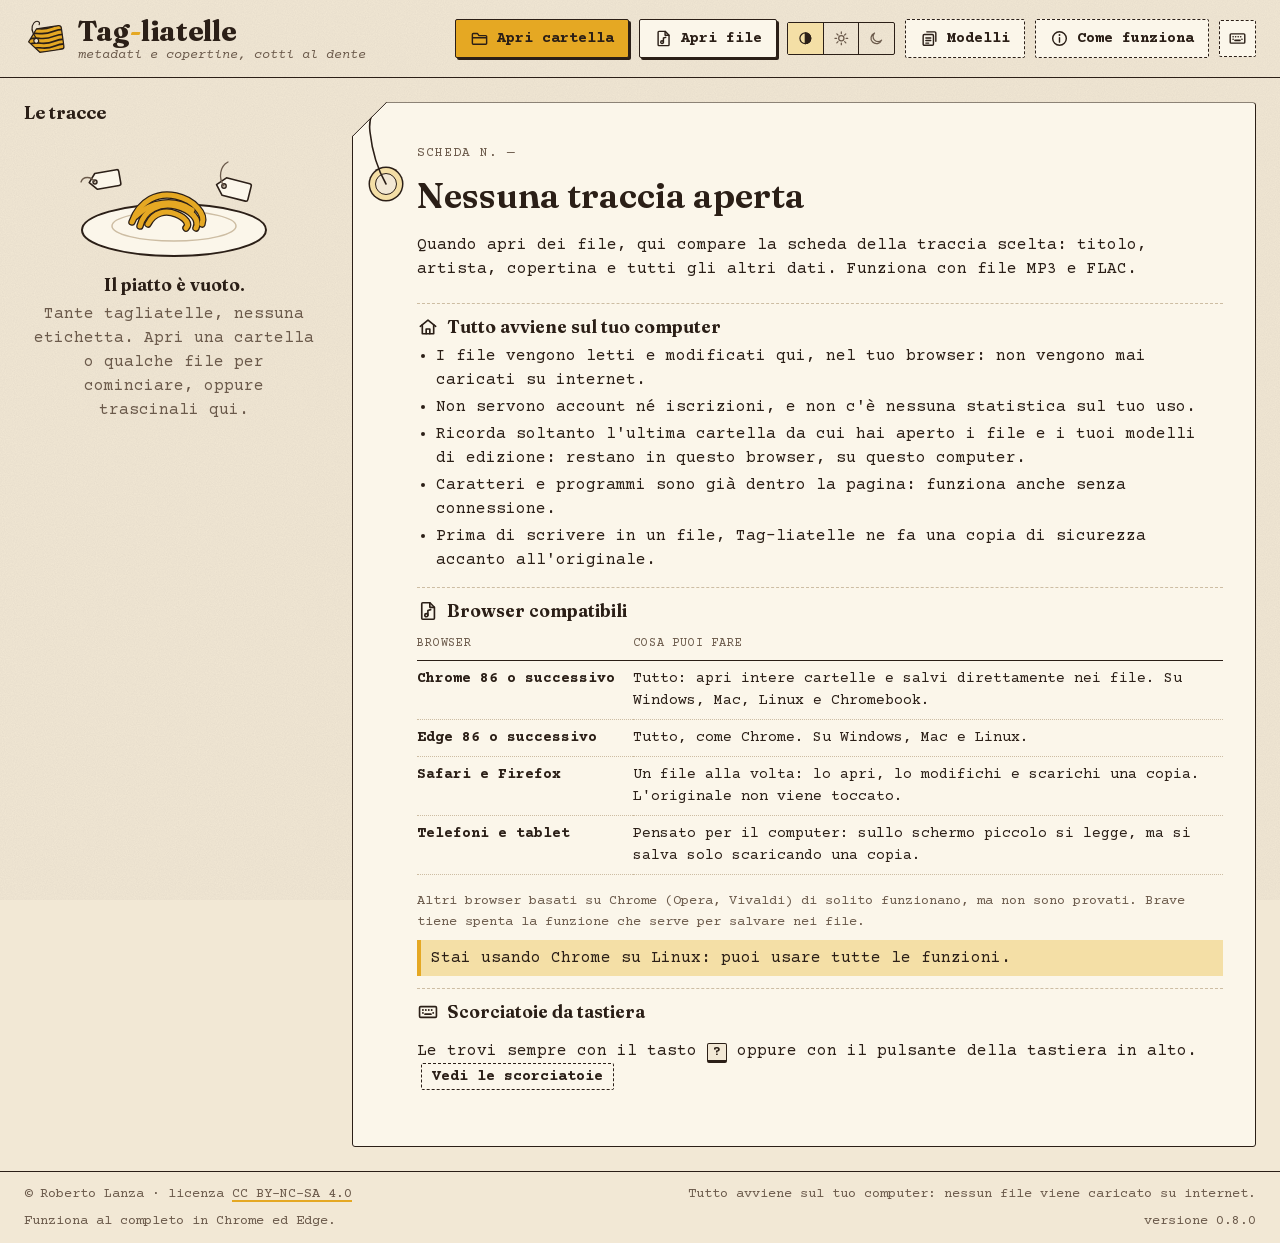
==== commit 3be3d06a: "Blocco 8: modelli di edizione - pulsante Modelli: elenco, nuovo, modifica, elimina (con conferma),  " ====
--- a/index.html
+++ b/index.html
@@ -37,6 +37,7 @@
     <symbol id="i-chiudi" viewBox="0 0 24 24"><path d="M6.2 6.2l11.6 11.6M17.8 6.2 6.2 17.8"/></symbol>
     <symbol id="i-timbro" viewBox="0 0 24 24"><path d="M9.6 3.6h4.8l-.8 6h4.6a1 1 0 0 1 1 .8l.8 3.8H4l.8-3.8a1 1 0 0 1 1-.8h4.6z"/><path d="M5 17.4h14M7 20.4h10"/></symbol>
     <symbol id="i-info" viewBox="0 0 24 24"><circle cx="12" cy="12" r="8.6"/><path d="M12 11v5.6"/><path d="M12 7.6v.1" stroke-width="2.4"/></symbol>
+    <symbol id="i-modello" viewBox="0 0 24 24"><path d="M8.6 3.6h10a1.4 1.4 0 0 1 1.4 1.4v10.4"/><path d="M5.4 7h10.2a1.4 1.4 0 0 1 1.4 1.4v10.8a1.4 1.4 0 0 1-1.4 1.4H5.4A1.4 1.4 0 0 1 4 19.2V8.4A1.4 1.4 0 0 1 5.4 7z"/><path d="M7.4 11.4h6.2M7.4 14.6h6.2M7.4 17.8h3.6"/></symbol>
     <symbol id="i-casa" viewBox="0 0 24 24"><path d="M3.6 11.2 12 4.4l8.4 6.8"/><path d="M5.8 9.6v9.8h12.4V9.6"/><path d="M10 19.4v-5.2h4v5.2"/></symbol>
     <symbol id="i-occhio-esempio" viewBox="0 0 24 24"><path d="M4.4 4.4h10.2l5 5V19.6H4.4z"/><path d="M8 10h6M8 13.4h8M8 16.8h5"/></symbol>
   </defs>
@@ -77,6 +78,9 @@
       <button type="button" data-tema="chiaro" aria-pressed="false" title="Tema chiaro"><svg class="icona" aria-hidden="true"><use href="#i-sole"/></svg><span class="solo-lettori">Chiaro</span></button>
       <button type="button" data-tema="scuro" aria-pressed="false" title="Tema scuro"><svg class="icona" aria-hidden="true"><use href="#i-luna"/></svg><span class="solo-lettori">Scuro</span></button>
     </div>
+    <button class="bottone leggero" id="apri-modelli" type="button" title="Modelli di edizione: insiemi di campi da riapplicare">
+      <svg class="icona" aria-hidden="true"><use href="#i-modello"/></svg><span class="testo-lungo">Modelli</span>
+    </button>
     <button class="bottone leggero" id="apri-info" type="button">
       <svg class="icona" aria-hidden="true"><use href="#i-info"/></svg><span class="testo-lungo">Come funziona</span>
     </button>
@@ -111,7 +115,7 @@
   <span>© Roberto Lanza · licenza <a href="https://creativecommons.org/licenses/by-nc-sa/4.0/deed.it" rel="license noopener" target="_blank">CC BY-NC-SA 4.0</a></span>
   <span>Tutto avviene sul tuo computer: nessun file viene caricato su internet.</span>
   <span>Funziona al completo in Chrome ed Edge.</span>
-  <span>versione <span id="versione">0.7.0</span></span>
+  <span>versione <span id="versione">0.8.0</span></span>
 </footer>
 
 <!-- Finestrella delle scorciatoie -->
@@ -180,6 +184,32 @@
   </p>
 </dialog>
 
+<!-- Modelli di edizione -->
+<dialog id="modelli" aria-labelledby="titolo-modelli" class="largo">
+  <h2 id="titolo-modelli">Modelli di edizione</h2>
+  <p class="nota-piccola">Un modello è un insieme di campi (etichetta, copyright, licenza, siti…) da riapplicare con un clic. I modelli restano in questo browser: esportali in un file per tenerne una copia o per portarli su un altro computer.</p>
+  <div id="elenco-modelli"></div>
+  <p class="bottoni-dialogo">
+    <button class="bottone leggero" type="button" id="modelli-importa">Importa da un file…</button>
+    <button class="bottone leggero" type="button" id="modelli-esporta">Esporta in un file</button>
+    <button class="bottone" type="button" id="modelli-nuovo">+ Nuovo modello</button>
+    <button class="bottone" type="button" onclick="this.closest('dialog').close()">Chiudi</button>
+  </p>
+</dialog>
+
+<!-- Editor di un modello -->
+<dialog id="editor-modello" aria-labelledby="titolo-editor-modello" class="largo">
+  <h2 id="titolo-editor-modello">Nuovo modello di edizione</h2>
+  <p class="campo"><label for="modello-nome">Nome del modello</label><input id="modello-nome" autocomplete="off" placeholder="per esempio: Edizioni del Mattarello"></p>
+  <p class="nota-piccola">Spunta i campi che fanno parte del modello. Quando lo applichi, cambiano solo questi; gli altri campi della traccia restano com'erano.</p>
+  <div id="modello-campi" class="campi-modello"></div>
+  <p id="modello-messaggio" class="messaggio-campo" aria-live="polite"></p>
+  <p class="bottoni-dialogo">
+    <button class="bottone" type="button" onclick="this.closest('dialog').close()">Annulla</button>
+    <button class="bottone principale" type="button" id="modello-salva">Salva il modello</button>
+  </p>
+</dialog>
+
 <!-- Conferma per le azioni delicate -->
 <dialog id="conferma" aria-labelledby="conferma-titolo">
   <h2 id="conferma-titolo"></h2>
@@ -209,6 +239,7 @@
 <script src="js/flac-scrittura.js"></script>
 <script src="js/formati.js"></script>
 <script src="js/gruppo.js"></script>
+<script src="js/modelli.js"></script>
 <script src="js/supporto.js"></script>
 <script src="js/apertura.js"></script>
 <script src="js/salvataggio.js"></script>
--- a/css/stile.css
+++ b/css/stile.css
@@ -579,3 +579,36 @@
 .file-anteprima .confronto { margin: 6px 0 4px; }
 .passi .stato-passo { color: var(--inchiostro-tenue); }
 .campo label.numera { text-transform: none; letter-spacing: 0; font-size: 0.9rem; color: var(--inchiostro); }
+
+/* ==========================================================================
+   Blocco 8: modelli di edizione
+   ========================================================================== */
+.riga-modelli {
+  display: flex; flex-wrap: wrap; align-items: center; gap: 8px 10px;
+  margin-top: 18px; padding: 8px 10px; border: 1.5px dashed var(--riga);
+}
+.riga-modelli .etichetta { font-size: 0.75rem; letter-spacing: .07em; text-transform: uppercase; color: var(--inchiostro-tenue); }
+.riga-modelli select {
+  font: 0.9rem var(--f-dati); color: var(--inchiostro); background: var(--cartellino);
+  border: 1.5px solid var(--inchiostro); border-radius: 2px; padding: 4px 6px; max-width: 100%;
+}
+.modello { border-top: 1.5px dashed var(--riga); padding: 10px 0 4px; }
+.modello h3 { font-size: 1.1rem; }
+.modello dl { display: grid; grid-template-columns: max-content 1fr; gap: 2px 14px; margin: 6px 0; font-size: 0.9rem; }
+.modello dt { color: var(--inchiostro-tenue); }
+.modello dd { margin: 0; overflow-wrap: anywhere; }
+.rapporto-importazione { border-left: 4px solid var(--uovo); background: var(--uovo-tenue); padding: 6px 10px; margin-bottom: 10px; font-size: 0.9rem; }
+.rapporto-importazione ul { margin: 4px 0 0; padding-left: 1.2em; white-space: pre-wrap; }
+#editor-modello .campo { display: flex; flex-direction: column; margin: 0 0 6px; }
+.campi-modello { max-height: 55vh; overflow: auto; padding-right: 4px; }
+.campi-modello h3 { font-size: 1rem; margin: 12px 0 4px; }
+.riga-modello { display: grid; grid-template-columns: auto minmax(9em, 14em) 1fr; gap: 4px 10px; align-items: center; padding: 3px 0; border-bottom: 1px dotted var(--riga); }
+.riga-modello input[type="checkbox"] { width: 18px; height: 18px; }
+.riga-modello label { font-size: 0.85rem; }
+.riga-modello input:not([type]), .riga-modello textarea, .riga-modello select {
+  font: 0.95rem var(--f-dati); color: var(--inchiostro); background: transparent;
+  border: 0; border-bottom: 1.5px dotted var(--inchiostro-tenue); padding: 3px 2px; min-width: 0; width: 100%;
+}
+.riga-modello .licenza-rapida { grid-column: 2 / 4; font-size: 0.8rem; border: 1.5px dashed var(--inchiostro-tenue); padding: 4px; }
+#modello-nome { font: 1.05rem var(--f-dati); border: 0; border-bottom: 1.5px solid var(--inchiostro); background: transparent; color: var(--inchiostro); padding: 4px 2px; }
+@media (max-width: 600px) { .riga-modello { grid-template-columns: auto 1fr; } .riga-modello > :nth-child(3) { grid-column: 1 / 3; } }
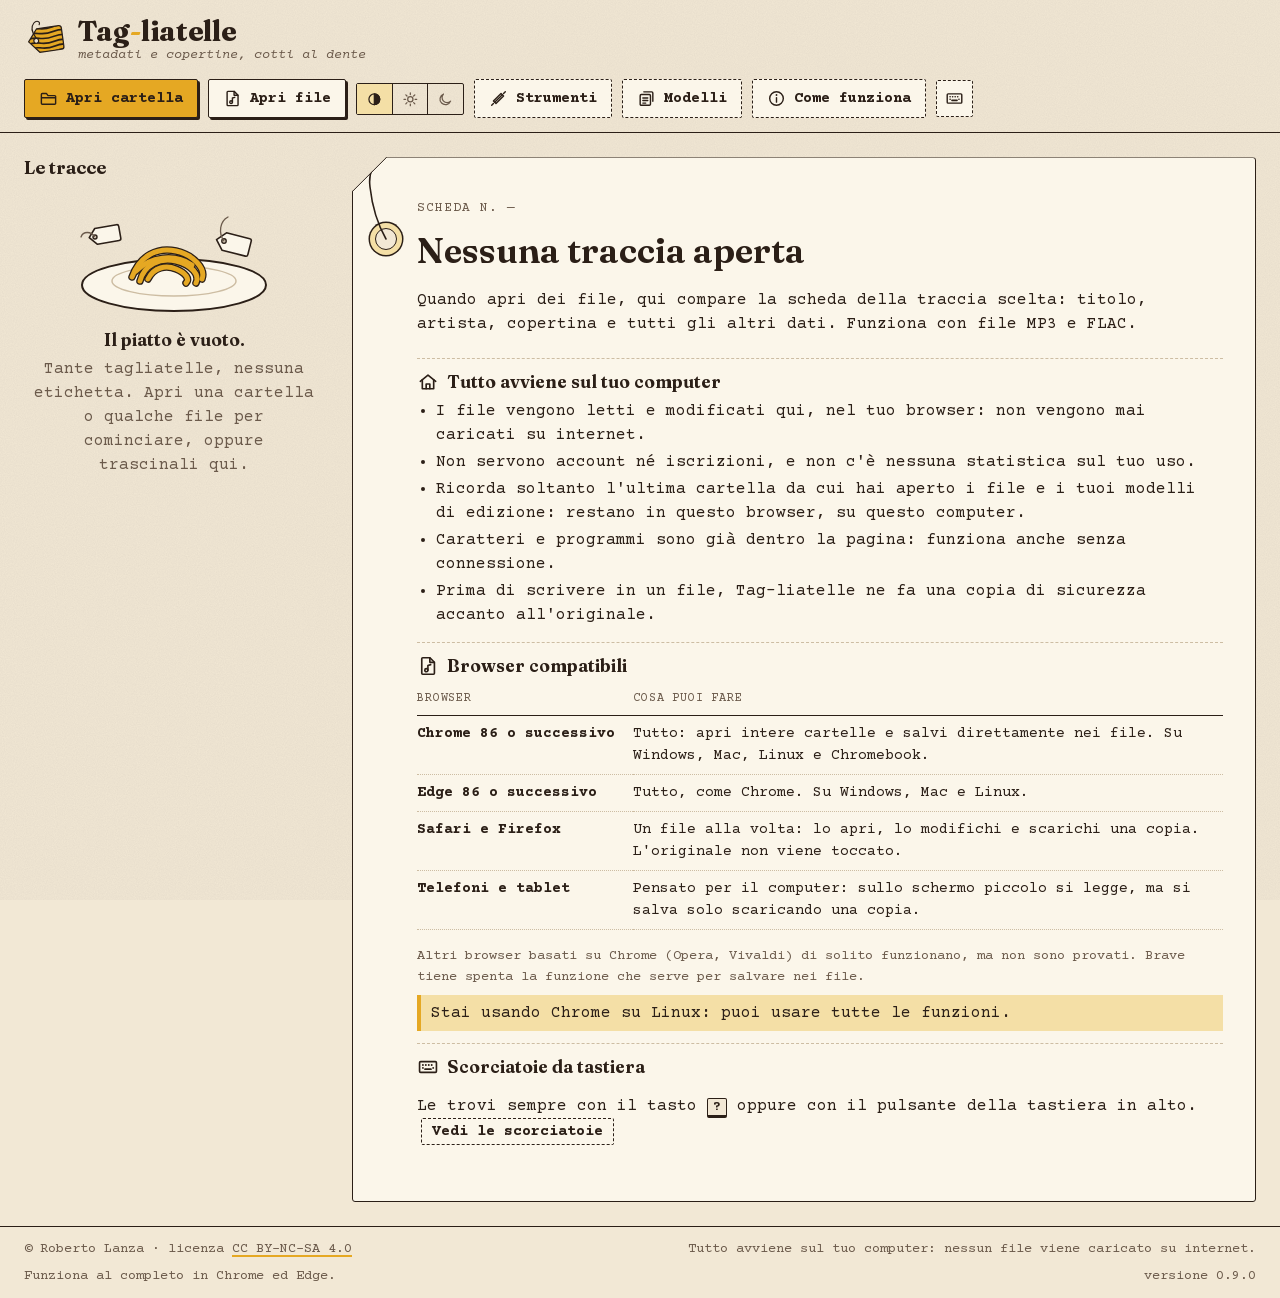
==== commit e156b300: "Blocco 9: strumenti - finestra Strumenti con quattro linguette, sulla traccia aperta o su quelle sce" ====
--- a/index.html
+++ b/index.html
@@ -38,6 +38,7 @@
     <symbol id="i-timbro" viewBox="0 0 24 24"><path d="M9.6 3.6h4.8l-.8 6h4.6a1 1 0 0 1 1 .8l.8 3.8H4l.8-3.8a1 1 0 0 1 1-.8h4.6z"/><path d="M5 17.4h14M7 20.4h10"/></symbol>
     <symbol id="i-info" viewBox="0 0 24 24"><circle cx="12" cy="12" r="8.6"/><path d="M12 11v5.6"/><path d="M12 7.6v.1" stroke-width="2.4"/></symbol>
     <symbol id="i-modello" viewBox="0 0 24 24"><path d="M8.6 3.6h10a1.4 1.4 0 0 1 1.4 1.4v10.4"/><path d="M5.4 7h10.2a1.4 1.4 0 0 1 1.4 1.4v10.8a1.4 1.4 0 0 1-1.4 1.4H5.4A1.4 1.4 0 0 1 4 19.2V8.4A1.4 1.4 0 0 1 5.4 7z"/><path d="M7.4 11.4h6.2M7.4 14.6h6.2M7.4 17.8h3.6"/></symbol>
+    <symbol id="i-mattarello" viewBox="0 0 24 24"><path d="M7.2 16.8 16.8 7.2"/><path d="M8.8 18.4l-3.2-3.2 9.6-9.6 3.2 3.2z"/><path d="M5.6 18.4 3.4 20.6M18.4 5.6l2.2-2.2"/></symbol>
     <symbol id="i-casa" viewBox="0 0 24 24"><path d="M3.6 11.2 12 4.4l8.4 6.8"/><path d="M5.8 9.6v9.8h12.4V9.6"/><path d="M10 19.4v-5.2h4v5.2"/></symbol>
     <symbol id="i-occhio-esempio" viewBox="0 0 24 24"><path d="M4.4 4.4h10.2l5 5V19.6H4.4z"/><path d="M8 10h6M8 13.4h8M8 16.8h5"/></symbol>
   </defs>
@@ -78,6 +79,9 @@
       <button type="button" data-tema="chiaro" aria-pressed="false" title="Tema chiaro"><svg class="icona" aria-hidden="true"><use href="#i-sole"/></svg><span class="solo-lettori">Chiaro</span></button>
       <button type="button" data-tema="scuro" aria-pressed="false" title="Tema scuro"><svg class="icona" aria-hidden="true"><use href="#i-luna"/></svg><span class="solo-lettori">Scuro</span></button>
     </div>
+    <button class="bottone leggero" id="apri-strumenti" type="button" title="Strumenti: spazi, maiuscole, cerca e sostituisci, rinomina dei file">
+      <svg class="icona" aria-hidden="true"><use href="#i-mattarello"/></svg><span class="testo-lungo">Strumenti</span>
+    </button>
     <button class="bottone leggero" id="apri-modelli" type="button" title="Modelli di edizione: insiemi di campi da riapplicare">
       <svg class="icona" aria-hidden="true"><use href="#i-modello"/></svg><span class="testo-lungo">Modelli</span>
     </button>
@@ -115,7 +119,7 @@
   <span>© Roberto Lanza · licenza <a href="https://creativecommons.org/licenses/by-nc-sa/4.0/deed.it" rel="license noopener" target="_blank">CC BY-NC-SA 4.0</a></span>
   <span>Tutto avviene sul tuo computer: nessun file viene caricato su internet.</span>
   <span>Funziona al completo in Chrome ed Edge.</span>
-  <span>versione <span id="versione">0.8.0</span></span>
+  <span>versione <span id="versione">0.9.0</span></span>
 </footer>
 
 <!-- Finestrella delle scorciatoie -->
@@ -184,6 +188,68 @@
   </p>
 </dialog>
 
+<!-- Strumenti -->
+<dialog id="strumenti" aria-labelledby="titolo-strumenti" class="largo">
+  <h2 id="titolo-strumenti">Strumenti</h2>
+  <div class="linguette" role="tablist" aria-label="Strumenti">
+    <button type="button" role="tab" data-scheda="spazi" aria-controls="pannello-spazi">Spazi</button>
+    <button type="button" role="tab" data-scheda="maiuscole" aria-controls="pannello-maiuscole">Maiuscole</button>
+    <button type="button" role="tab" data-scheda="sostituisci" aria-controls="pannello-sostituisci">Cerca e sostituisci</button>
+    <button type="button" role="tab" data-scheda="rinomina" aria-controls="pannello-rinomina">Rinomina i file</button>
+  </div>
+
+  <section id="pannello-spazi" role="tabpanel" class="pannello">
+    <p class="nota-piccola" id="strumenti-destinazione"></p>
+    <p>Toglie gli spazi all'inizio e alla fine di ogni campo e riduce a uno quelli ripetuti. Nel testo del brano e nei commenti tiene gli a capo.</p>
+    <p class="bottoni-dialogo"><button class="bottone principale" type="button" id="spazi-vai">Mostra l'anteprima</button></p>
+  </section>
+
+  <section id="pannello-maiuscole" role="tabpanel" class="pannello" hidden>
+    <fieldset>
+      <legend>Come</legend>
+      <label><input type="radio" name="modo-maiuscole" value="iniziali" checked> Iniziali maiuscole <small>(La Città di Notte: articoli e preposizioni restano minuscoli)</small></label><br>
+      <label><input type="radio" name="modo-maiuscole" value="prima"> Solo la prima lettera <small>(La città di notte: il resto non cambia)</small></label>
+    </fieldset>
+    <fieldset>
+      <legend>In quali campi</legend>
+      <label><input type="checkbox" name="campi-maiuscole" value="titolo" checked> Titolo</label>
+      <label><input type="checkbox" name="campi-maiuscole" value="album"> Album</label>
+      <label><input type="checkbox" name="campi-maiuscole" value="sottotitolo"> Sottotitolo</label>
+      <label><input type="checkbox" name="campi-maiuscole" value="raggruppamento"> Raggruppamento</label>
+      <label><input type="checkbox" name="campi-maiuscole" value="artista"> Artista</label>
+      <label><input type="checkbox" name="campi-maiuscole" value="artistaAlbum"> Artista dell'album</label>
+    </fieldset>
+    <p class="nota-piccola" id="maiuscole-esempio"></p>
+    <p class="nota-piccola">Le sigle (DJ, RAI), i nomi come iPhone e i numeri romani restano come sono.</p>
+    <p class="bottoni-dialogo"><button class="bottone principale" type="button" id="maiuscole-vai">Mostra l'anteprima</button></p>
+  </section>
+
+  <section id="pannello-sostituisci" role="tabpanel" class="pannello" hidden>
+    <p class="campo"><label for="sost-cerca">Cerca</label><input id="sost-cerca" autocomplete="off"></p>
+    <p class="campo"><label for="sost-con">Sostituisci con</label><input id="sost-con" autocomplete="off" placeholder="(lascia vuoto per cancellare il testo trovato)"></p>
+    <p class="campo"><label for="sost-campo">In quale campo</label><select id="sost-campo"><option value="">tutti i campi di testo</option></select></p>
+    <p>
+      <label><input type="checkbox" id="sost-maiuscole"> Distingui maiuscole e minuscole</label><br>
+      <label><input type="checkbox" id="sost-parole"> Solo parole intere</label>
+    </p>
+    <p class="bottoni-dialogo"><button class="bottone principale" type="button" id="sost-vai">Mostra l'anteprima</button></p>
+  </section>
+
+  <section id="pannello-rinomina" role="tabpanel" class="pannello" hidden>
+    <p class="nota-piccola" id="rinomina-destinazione"></p>
+    <p class="campo"><label for="rinomina-schemi">Schemi pronti</label><select id="rinomina-schemi"><option value="">scegli…</option></select></p>
+    <p class="campo"><label for="rinomina-schema">Schema dei nomi</label><input id="rinomina-schema" value="{traccia} - {titolo}" autocomplete="off" spellcheck="false"></p>
+    <p class="segnaposto" id="rinomina-segnaposto"><span class="nota-piccola">Inserisci:</span> </p>
+    <p class="nota-piccola" id="rinomina-esempio"></p>
+    <p class="nota-piccola">L'estensione (.mp3, .flac) resta quella del file. I caratteri che i computer non accettano nei nomi (come / : ? *) diventano un trattino.</p>
+    <p class="bottoni-dialogo">
+      <button class="bottone leggero" type="button" id="rinomina-annulla-ultima" hidden>Torna ai nomi di prima…</button>
+      <button class="bottone principale" type="button" id="rinomina-vai">Mostra l'anteprima della rinomina</button>
+    </p>
+  </section>
+  <p class="bottoni-dialogo"><button class="bottone" type="button" onclick="this.closest('dialog').close()">Chiudi</button></p>
+</dialog>
+
 <!-- Modelli di edizione -->
 <dialog id="modelli" aria-labelledby="titolo-modelli" class="largo">
   <h2 id="titolo-modelli">Modelli di edizione</h2>
@@ -240,6 +306,7 @@
 <script src="js/formati.js"></script>
 <script src="js/gruppo.js"></script>
 <script src="js/modelli.js"></script>
+<script src="js/strumenti.js"></script>
 <script src="js/supporto.js"></script>
 <script src="js/apertura.js"></script>
 <script src="js/salvataggio.js"></script>
--- a/css/stile.css
+++ b/css/stile.css
@@ -612,3 +612,28 @@
 .riga-modello .licenza-rapida { grid-column: 2 / 4; font-size: 0.8rem; border: 1.5px dashed var(--inchiostro-tenue); padding: 4px; }
 #modello-nome { font: 1.05rem var(--f-dati); border: 0; border-bottom: 1.5px solid var(--inchiostro); background: transparent; color: var(--inchiostro); padding: 4px 2px; }
 @media (max-width: 600px) { .riga-modello { grid-template-columns: auto 1fr; } .riga-modello > :nth-child(3) { grid-column: 1 / 3; } }
+
+/* ==========================================================================
+   Blocco 9: strumenti
+   ========================================================================== */
+.linguette { display: flex; flex-wrap: wrap; gap: 0; border-bottom: 1.5px solid var(--inchiostro); margin: 6px 0 14px; }
+.linguette [role="tab"] {
+  font: 700 0.9rem var(--f-dati); color: var(--inchiostro-tenue); background: none; cursor: pointer;
+  border: 1.5px solid transparent; border-bottom: 0; padding: 7px 12px; margin-bottom: -1.5px; border-radius: 2px 2px 0 0;
+}
+.linguette [role="tab"][aria-selected="true"] { color: var(--inchiostro); background: var(--cartellino); border-color: var(--inchiostro); }
+.pannello fieldset { border: 1.5px dotted var(--riga); margin: 0 0 10px; padding: 6px 10px 8px; }
+.pannello legend { font-size: 0.75rem; letter-spacing: .07em; text-transform: uppercase; color: var(--inchiostro-tenue); }
+.pannello fieldset label { display: inline-flex; gap: 5px; align-items: center; margin: 2px 12px 2px 0; }
+.pannello small { color: var(--inchiostro-tenue); }
+.pannello .campo { display: flex; flex-direction: column; margin: 0 0 10px; }
+.pannello .campo input, .pannello .campo select {
+  font: 1rem var(--f-dati); color: var(--inchiostro); background: transparent;
+  border: 0; border-bottom: 1.5px dotted var(--inchiostro-tenue); padding: 4px 2px;
+}
+.pannello .campo input:focus, .pannello .campo select:focus { outline: none; border-bottom: 2px solid var(--uovo); background: var(--uovo-tenue); }
+.segnaposto { display: flex; flex-wrap: wrap; gap: 6px; align-items: center; }
+#maiuscole-esempio, #rinomina-esempio { font-size: 0.9rem; color: var(--inchiostro); border-left: 4px solid var(--uovo); padding: 4px 8px; background: var(--uovo-tenue); }
+.confronto tr.resta td { color: var(--inchiostro-tenue); }
+/* ciò che è nascosto resta nascosto, anche se è un pulsante */
+[hidden] { display: none !important; }
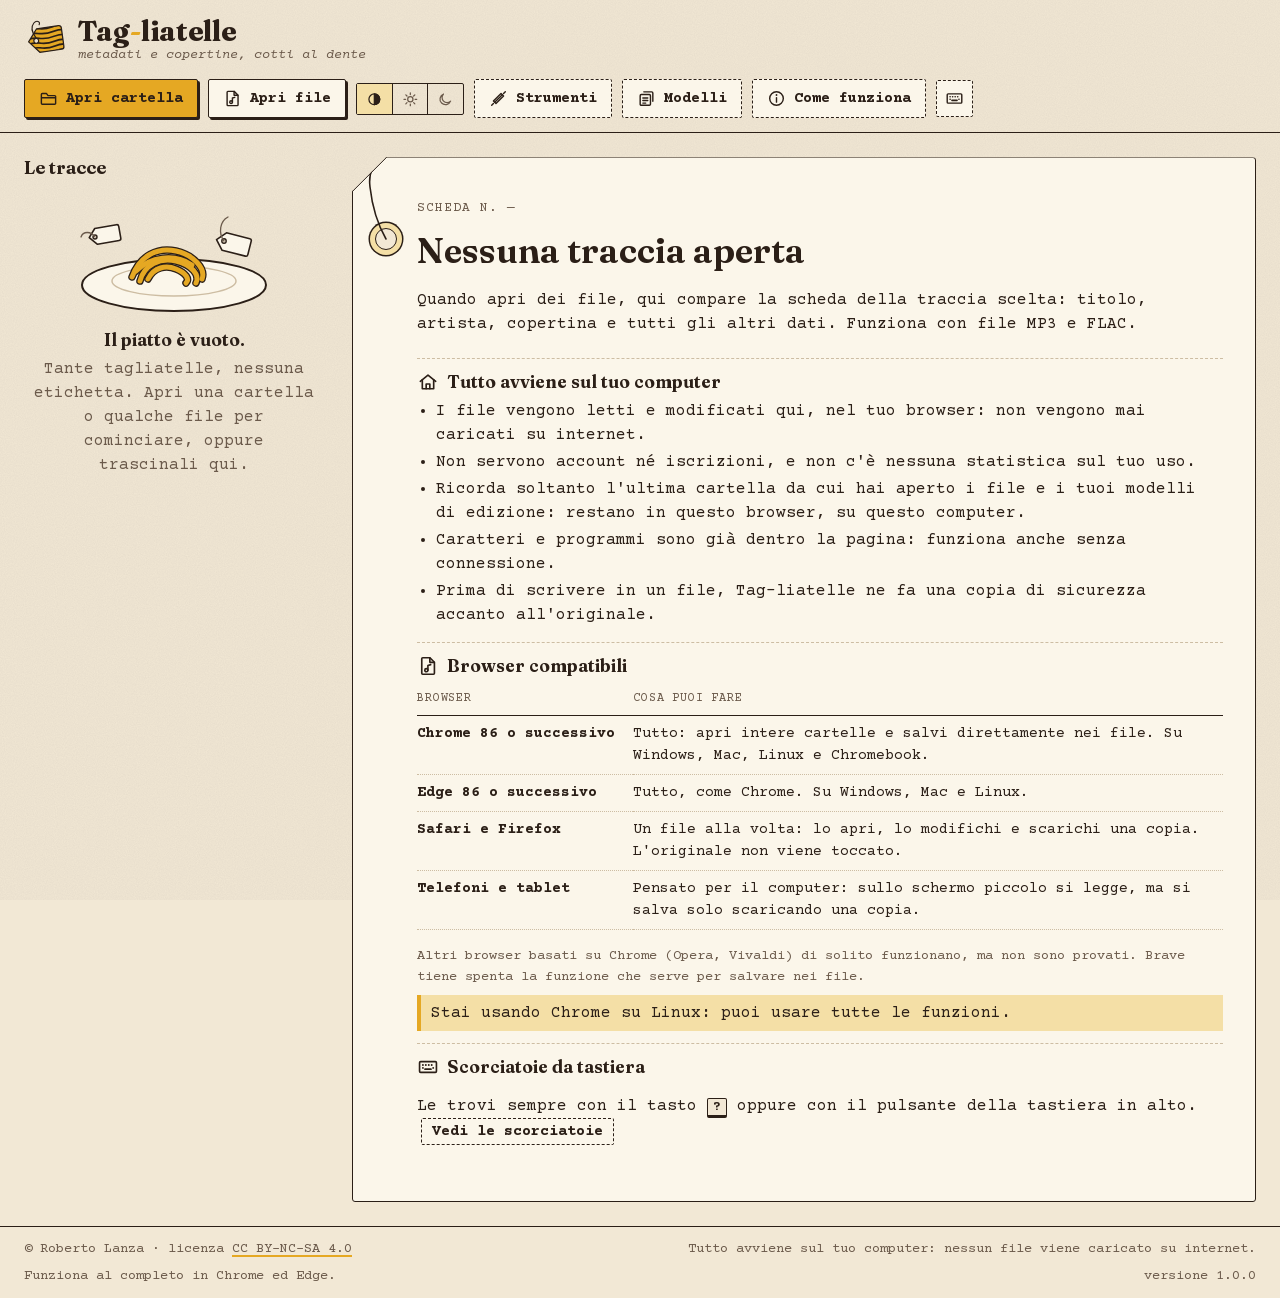
==== commit 10e8ec81: "Blocco 10: rifinitura e versione 1.0.0 - accessibilità: contorno del focus ben visibile anche sul te" ====
--- a/index.html
+++ b/index.html
@@ -47,7 +47,7 @@
 <a class="salta" href="#scheda">Vai alla scheda</a>
 
 <header class="testata">
-  <a class="marchio" href="#" aria-label="Tag-liatelle, pagina iniziale">
+  <div class="marchio">
     <!-- il simbolo del logo (stessi tracciati di logo/tag-liatelle-simbolo.svg), con i colori del tema -->
     <svg viewBox="0 0 100 100" aria-hidden="true">
       <defs><clipPath id="taglio-marchio"><path d="M32 24H82Q88 24 88 30V72Q88 78 82 78H32L10 51ZM22 51a5.5 5.5 0 1 0 11 0a5.5 5.5 0 1 0-11 0Z" clip-rule="evenodd"/></clipPath></defs>
@@ -65,7 +65,7 @@
       <h1>Tag<span class="trattino">-</span>liatelle</h1>
       <span class="motto">metadati e copertine, cotti al dente</span>
     </span>
-  </a>
+  </div>
 
   <div class="azioni">
     <button class="bottone principale" id="apri-cartella" type="button">
@@ -119,7 +119,7 @@
   <span>© Roberto Lanza · licenza <a href="https://creativecommons.org/licenses/by-nc-sa/4.0/deed.it" rel="license noopener" target="_blank">CC BY-NC-SA 4.0</a></span>
   <span>Tutto avviene sul tuo computer: nessun file viene caricato su internet.</span>
   <span>Funziona al completo in Chrome ed Edge.</span>
-  <span>versione <span id="versione">0.9.0</span></span>
+  <span>versione <span id="versione">1.0.0</span></span>
 </footer>
 
 <!-- Finestrella delle scorciatoie -->
--- a/css/stile.css
+++ b/css/stile.css
@@ -22,6 +22,7 @@
   --uovo:             #E5A823;  /* l'unico accento */
   --uovo-tenue:       #F4DFA6;  /* accento chiaro, solo per sfondi */
   --timbro:           #B3362B;  /* rosso timbro: conferme e avvisi */
+  --fuoco:            #9C6B00;  /* contorno del focus: giallo più scuro, si vede sulla carta (contrasto ≥ 3:1) */
   --fondo-foro:       var(--carta);
   --grana: 0.05;                 /* intensità della texture di carta */
 
@@ -39,11 +40,12 @@
     --cartellino:       #33291F;
     --cartellino-ombra: #2B231B;
     --inchiostro:       #EFE4CF;
-    --inchiostro-tenue: #BFAE95;
+    --inchiostro-tenue: #CBBBA4;
     --riga:             #5E4F3F;
     --uovo:             #EDBA45;
     --uovo-tenue:       #5A4520;
-    --timbro:           #E36A55;
+    --timbro:           #E87A66;
+    --fuoco:            #EDBA45;
     --grana: 0.07;
     color-scheme: dark;
   }
@@ -53,11 +55,12 @@
   --cartellino:       #33291F;
   --cartellino-ombra: #2B231B;
   --inchiostro:       #EFE4CF;
-  --inchiostro-tenue: #BFAE95;
+  --inchiostro-tenue: #CBBBA4;
   --riga:             #5E4F3F;
   --uovo:             #EDBA45;
   --uovo-tenue:       #5A4520;
-  --timbro:           #E36A55;
+  --timbro:           #E87A66;
+    --fuoco:            #EDBA45;
   --grana: 0.07;
   color-scheme: dark;
 }
@@ -88,7 +91,7 @@
 .solo-lettori { position: absolute !important; width: 1px; height: 1px; overflow: hidden; clip: rect(0 0 0 0); white-space: nowrap; }
 
 /* focus sempre ben visibile, anche da tastiera */
-:focus-visible { outline: 3px solid var(--uovo); outline-offset: 2px; }
+:focus-visible { outline: 3px solid var(--fuoco); outline-offset: 2px; }
 .salta { position: absolute; left: 8px; top: -60px; background: var(--inchiostro); color: var(--cartellino); padding: 8px 12px; z-index: 10; }
 .salta:focus { top: 8px; }
 
